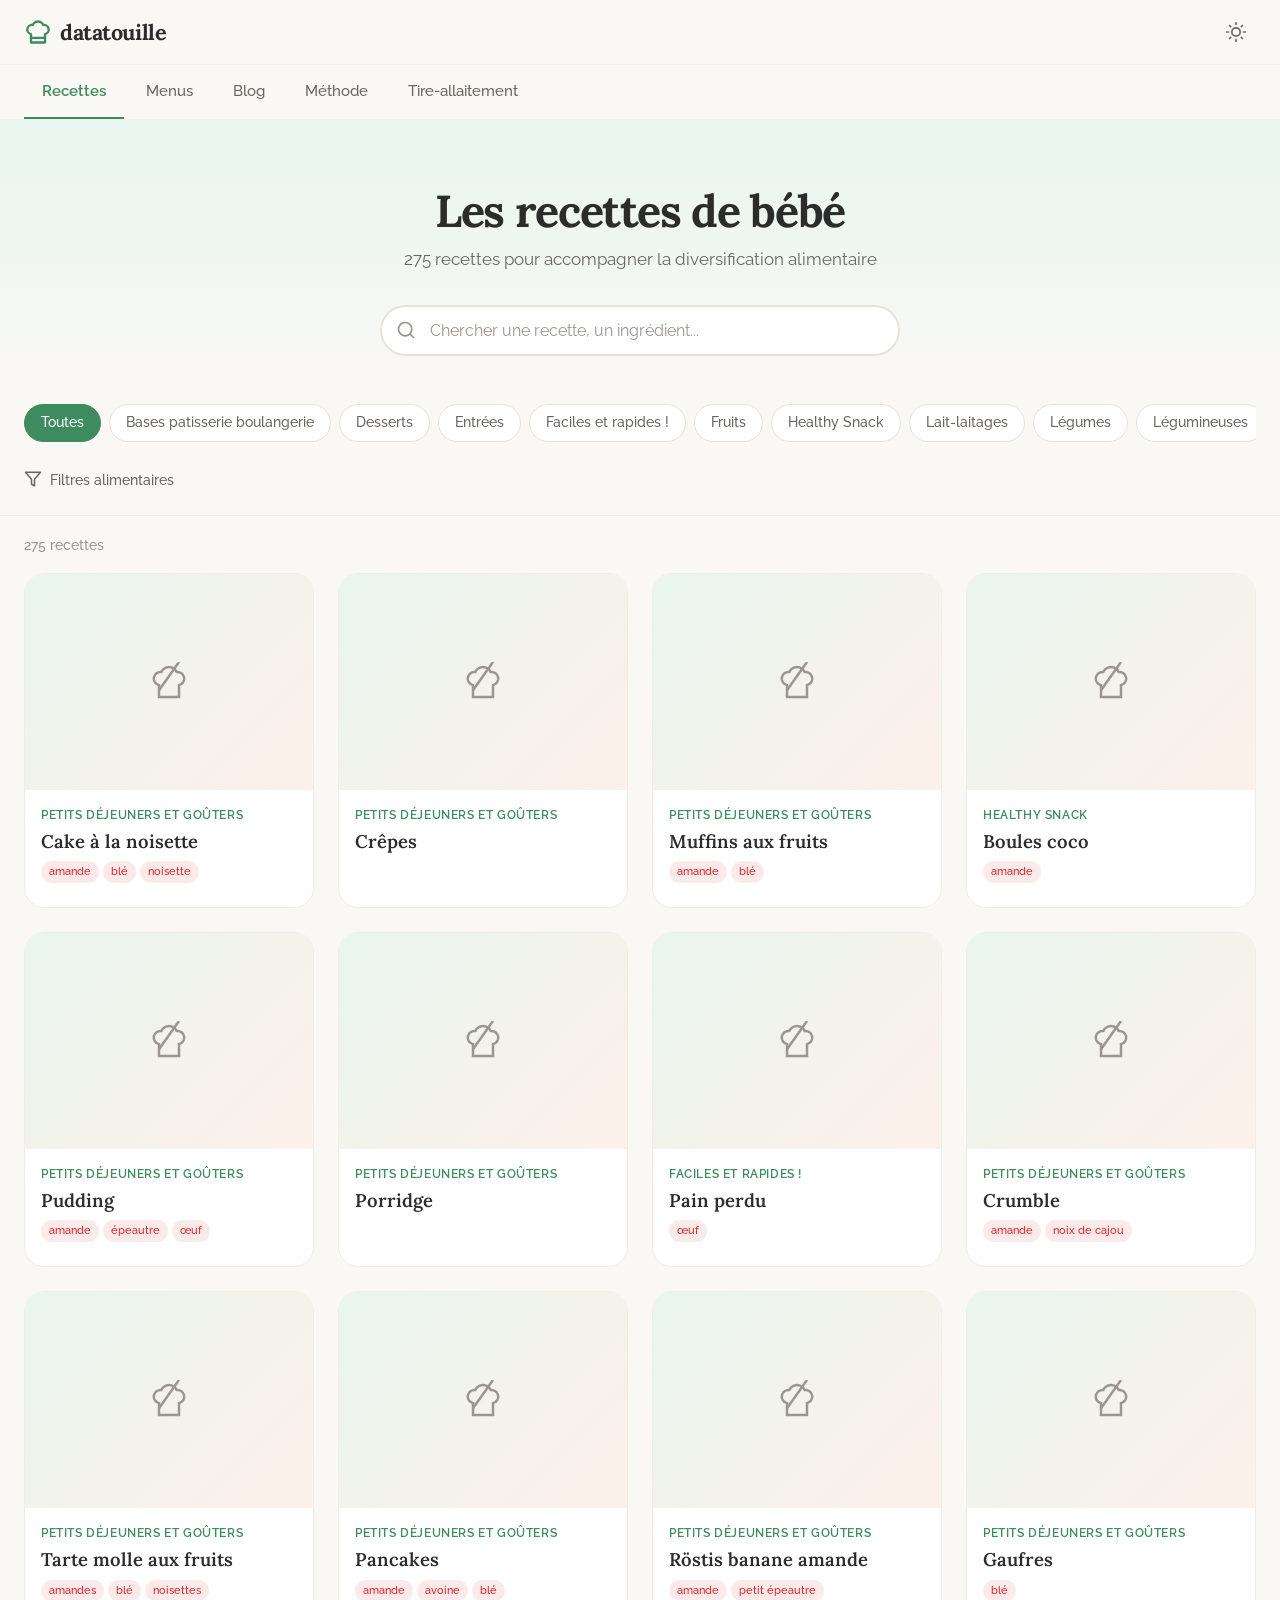
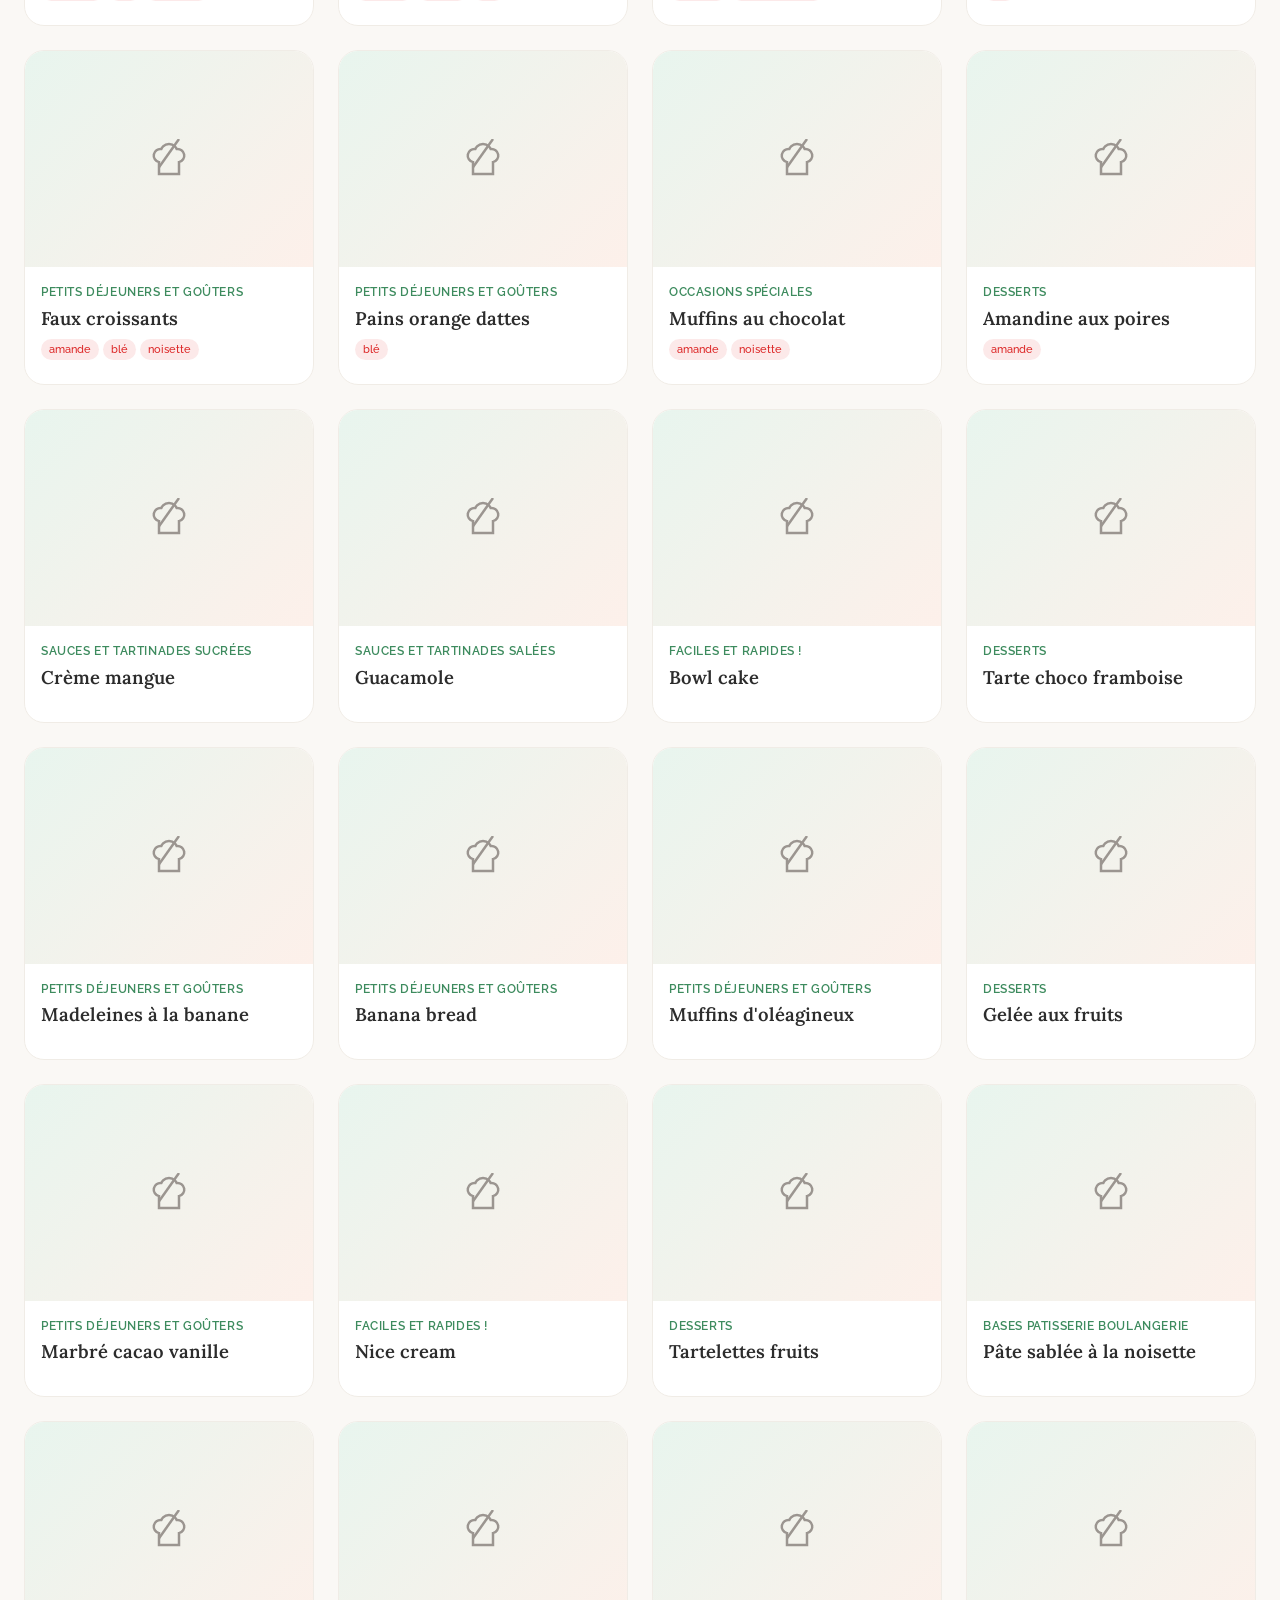
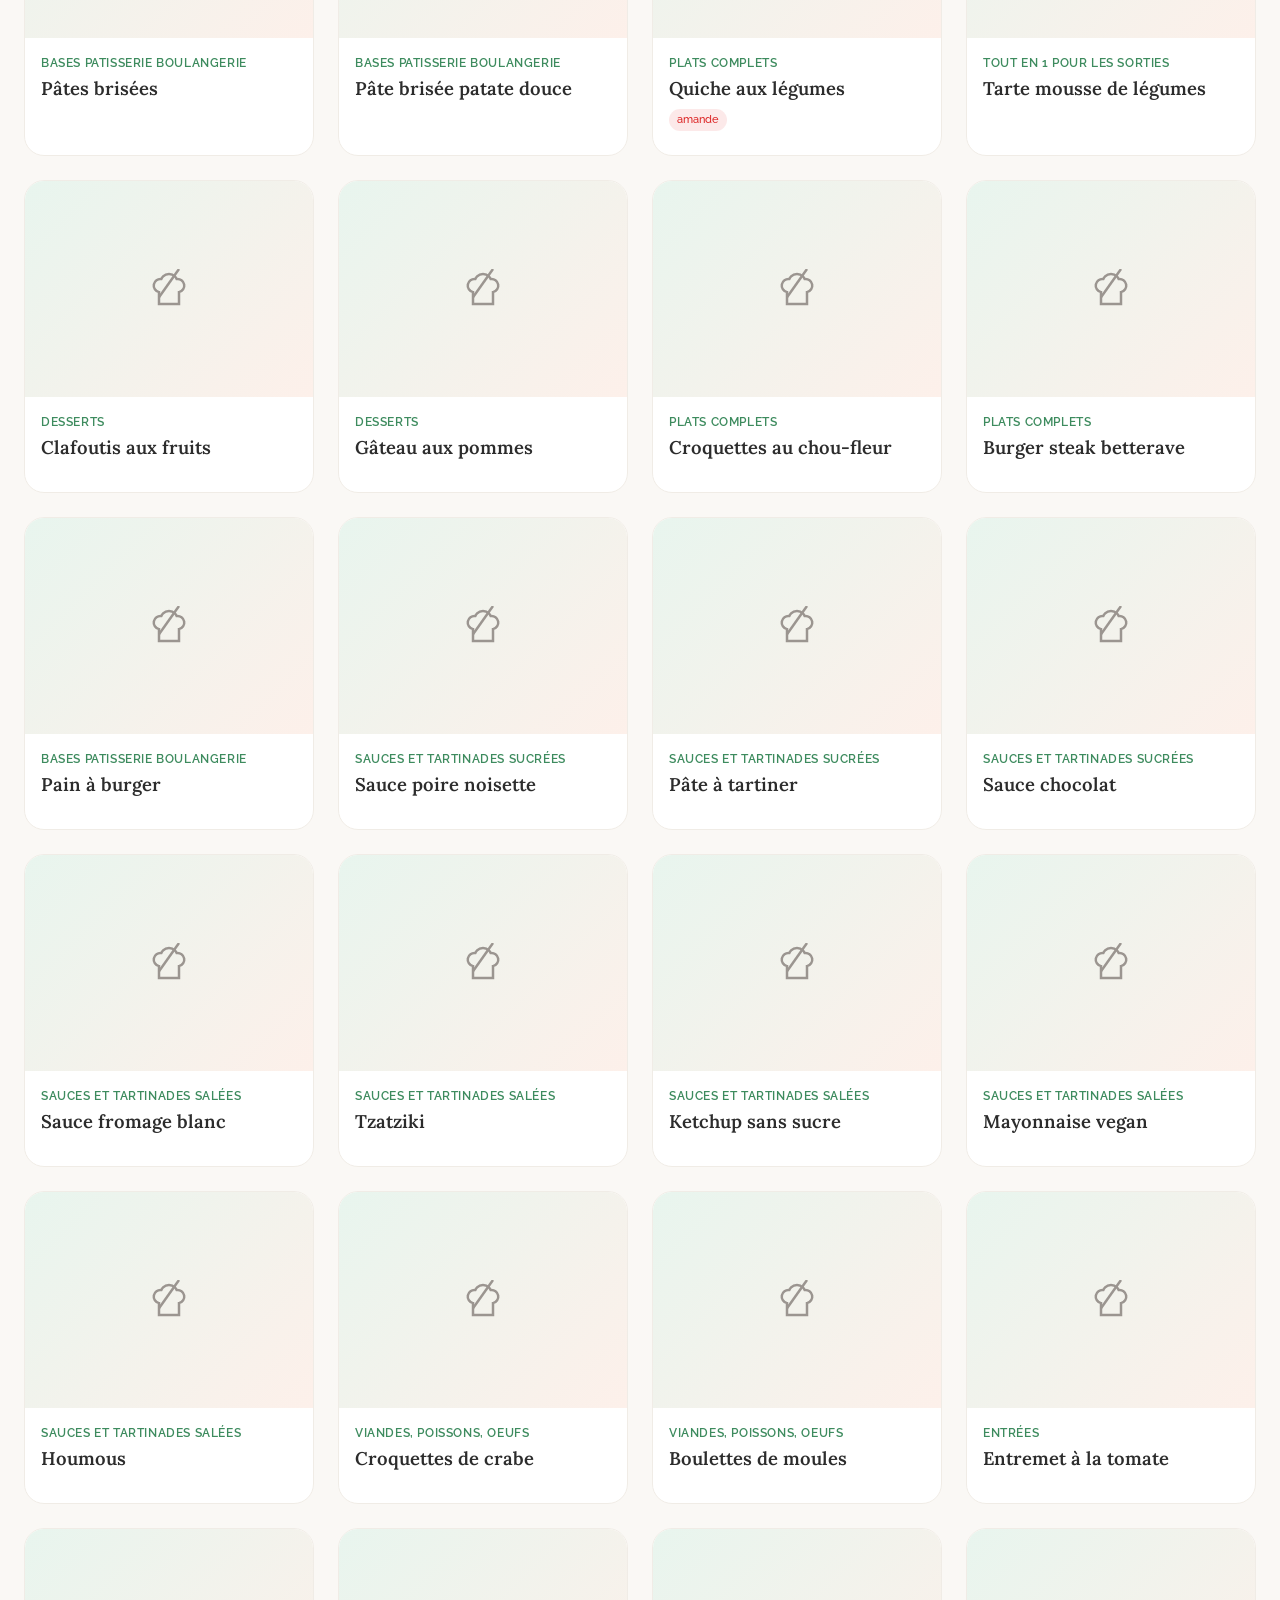
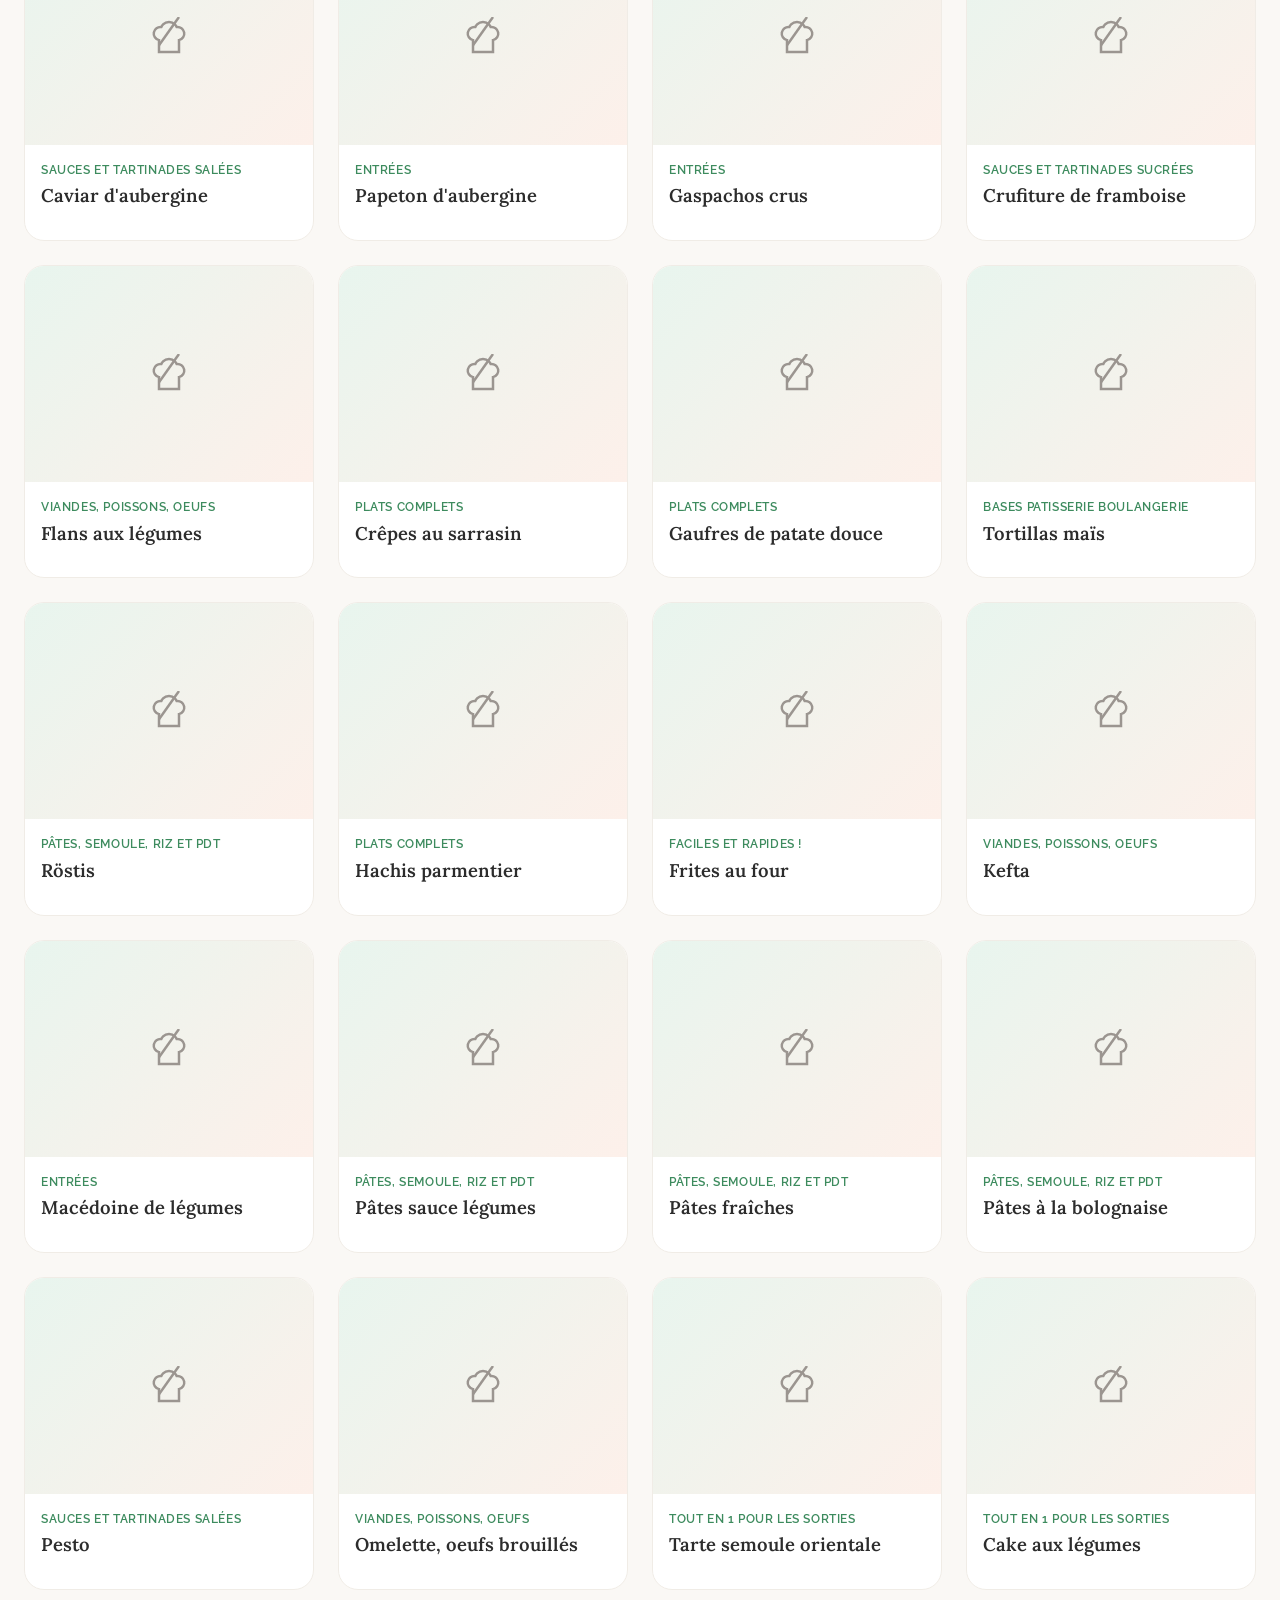
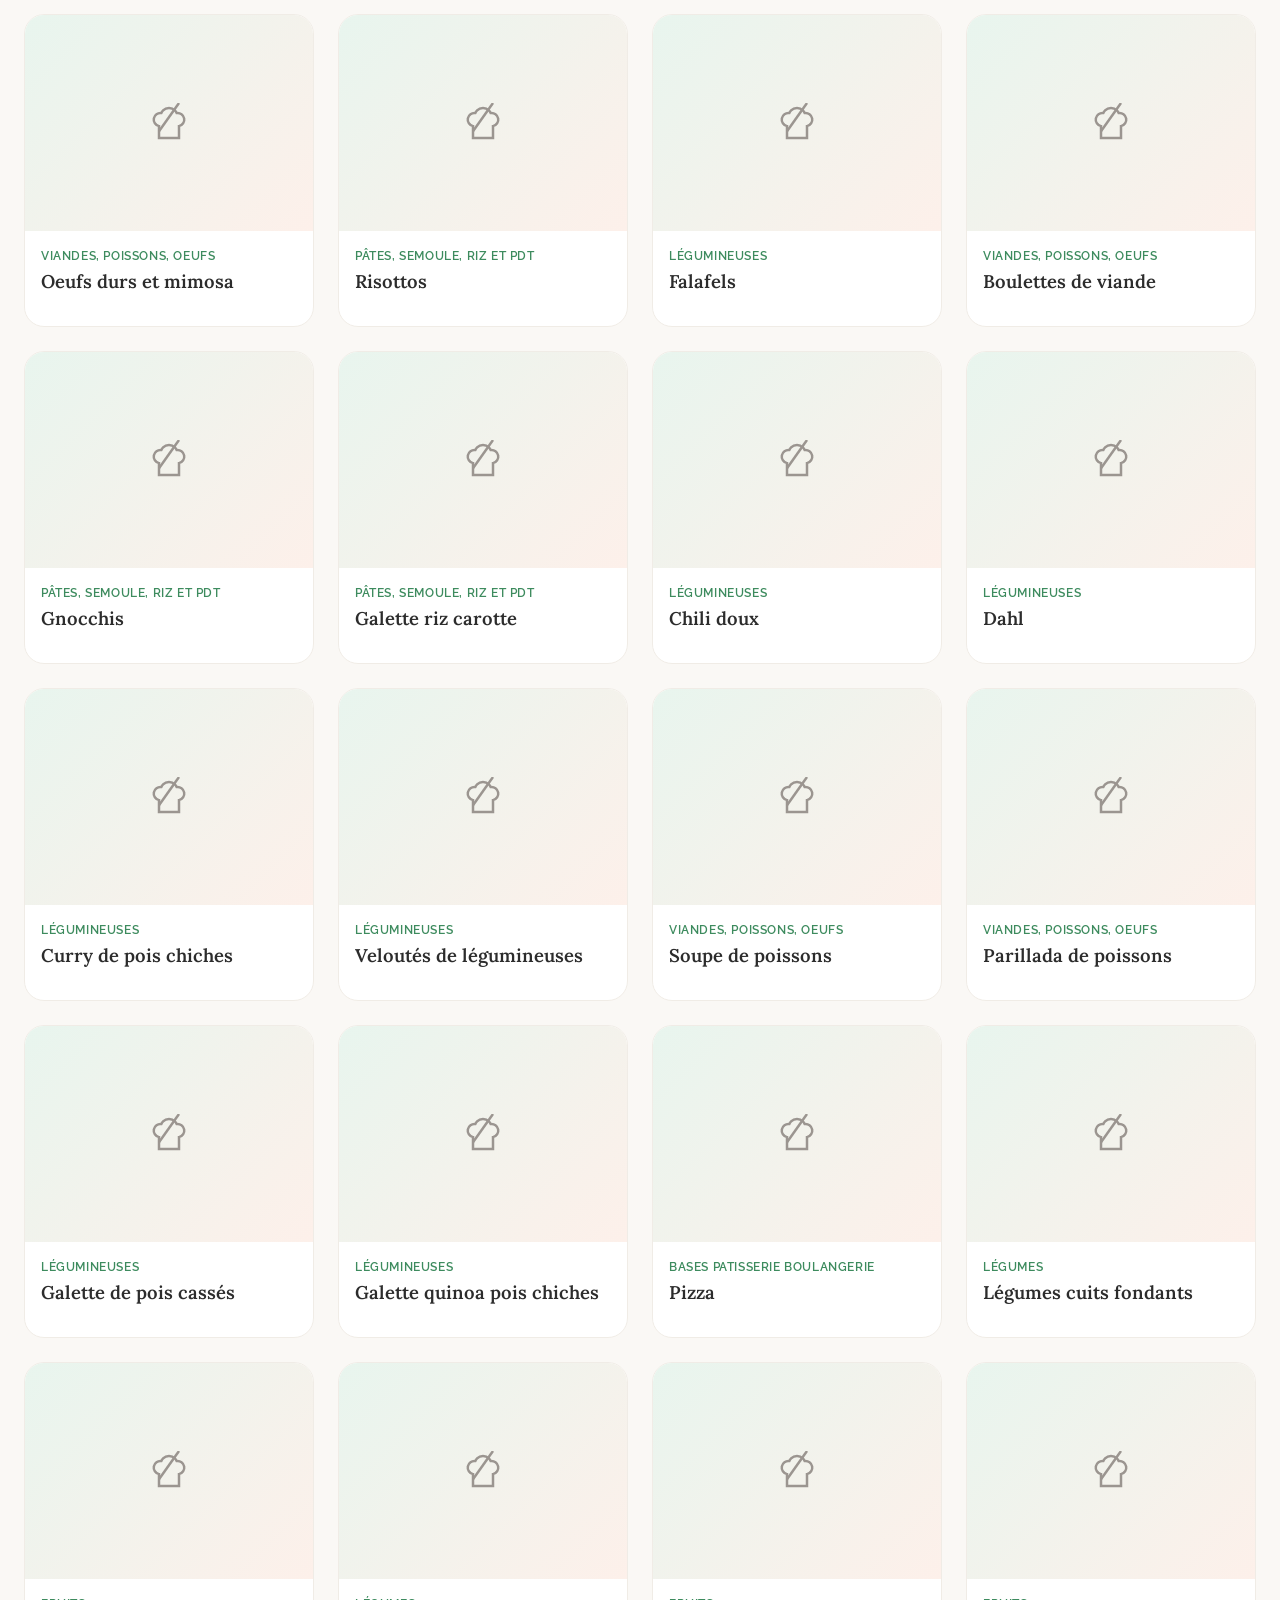
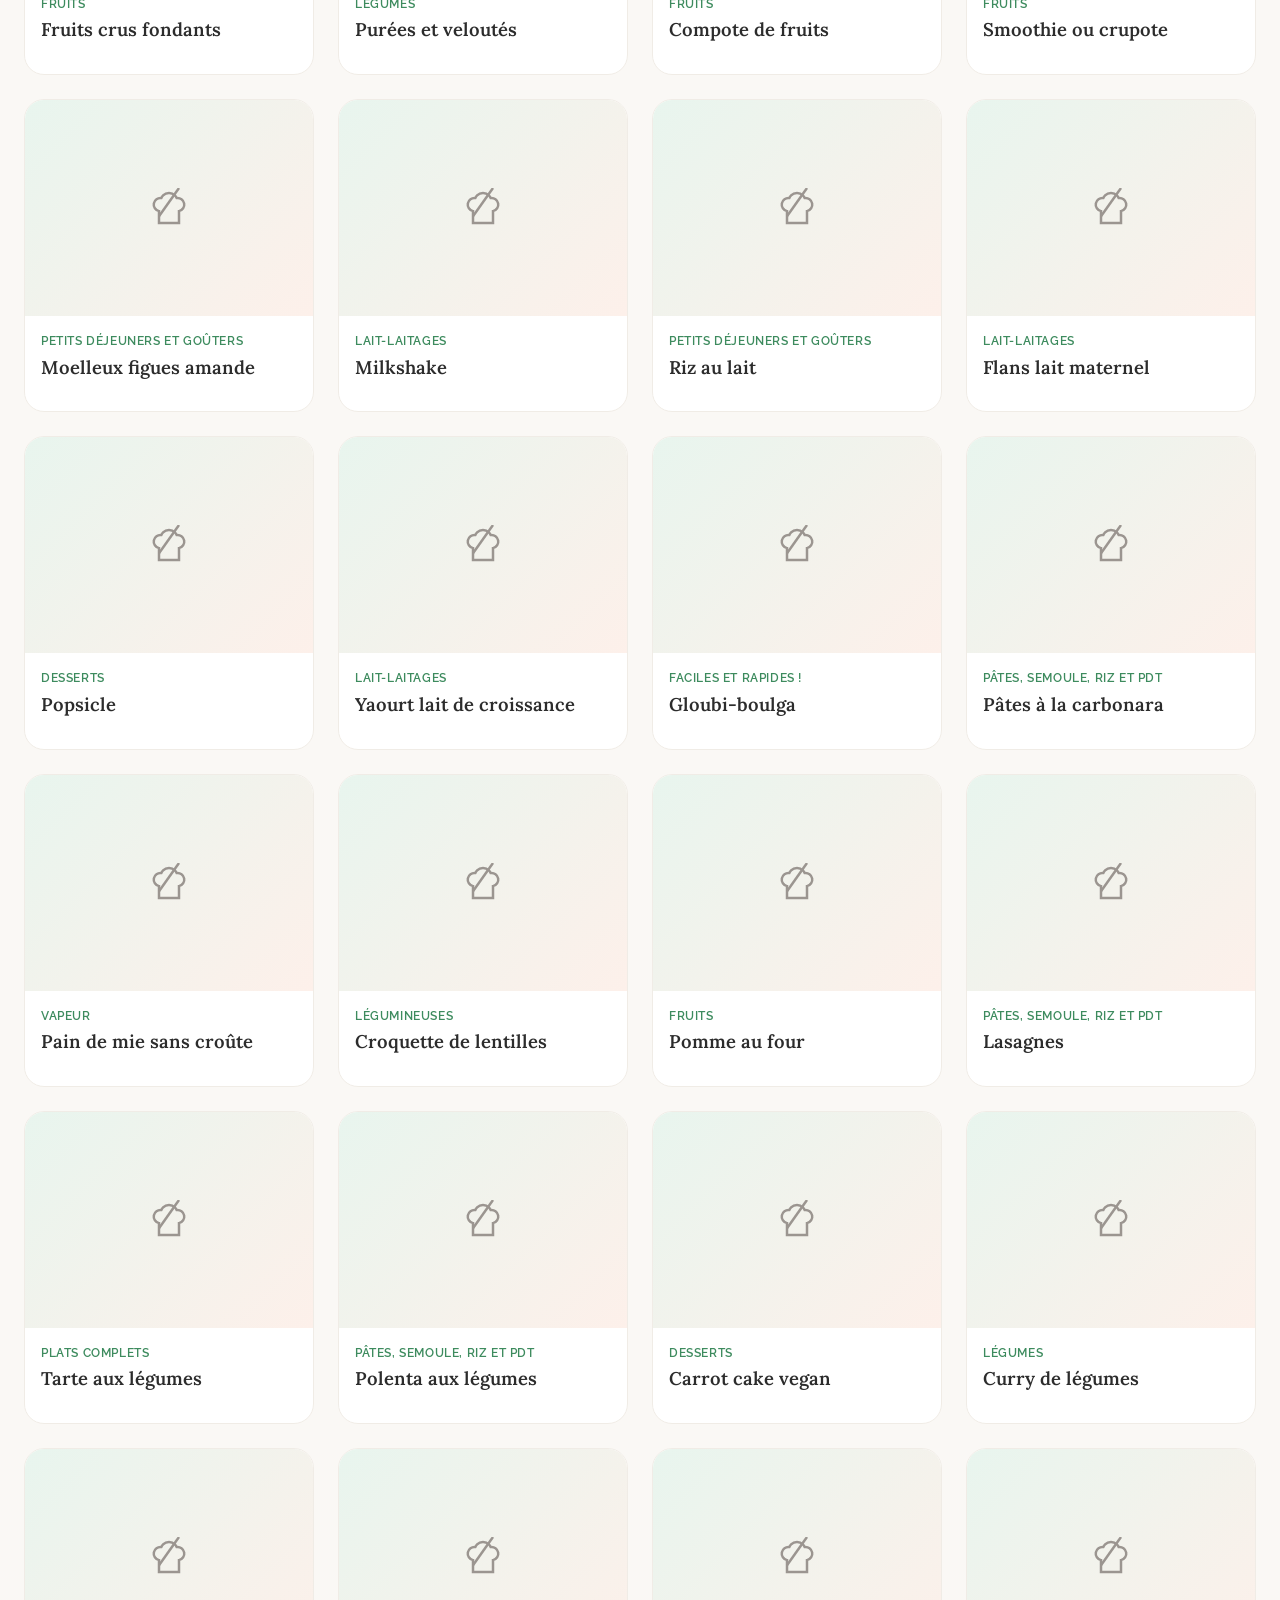
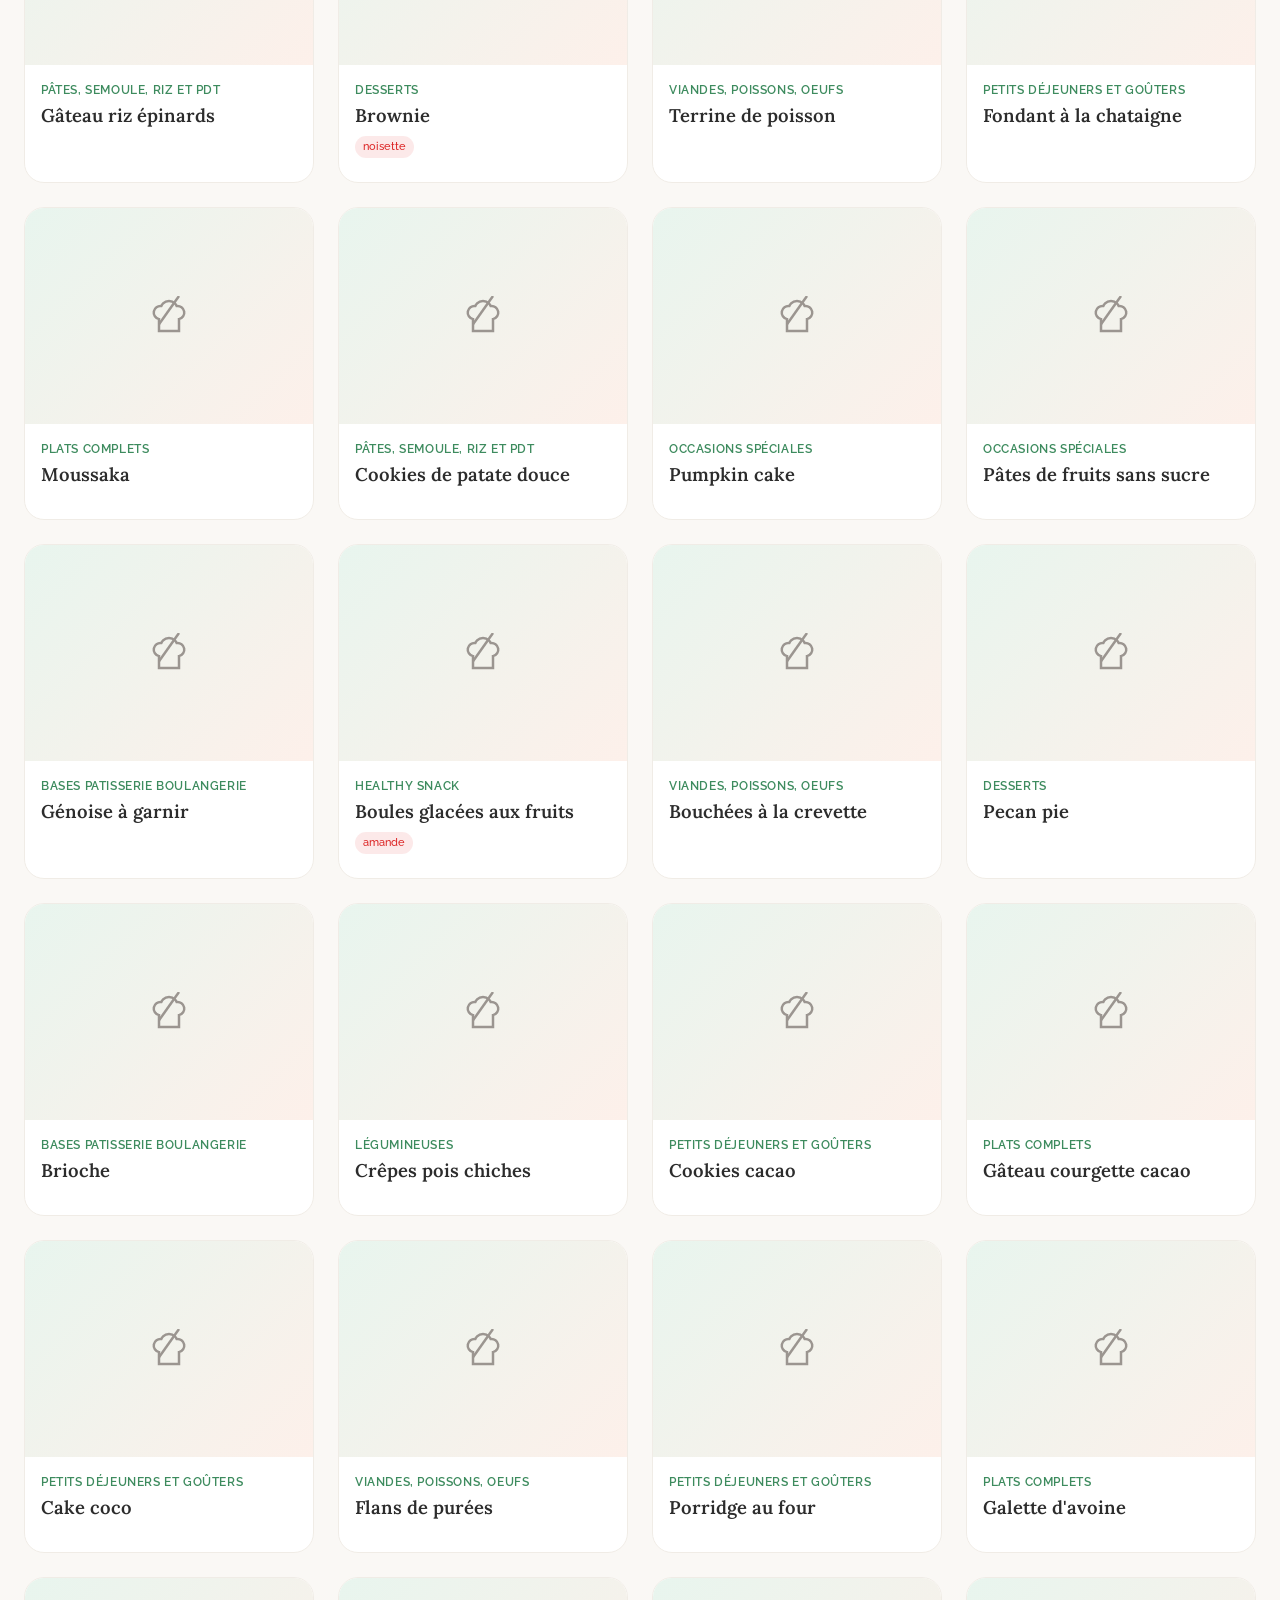
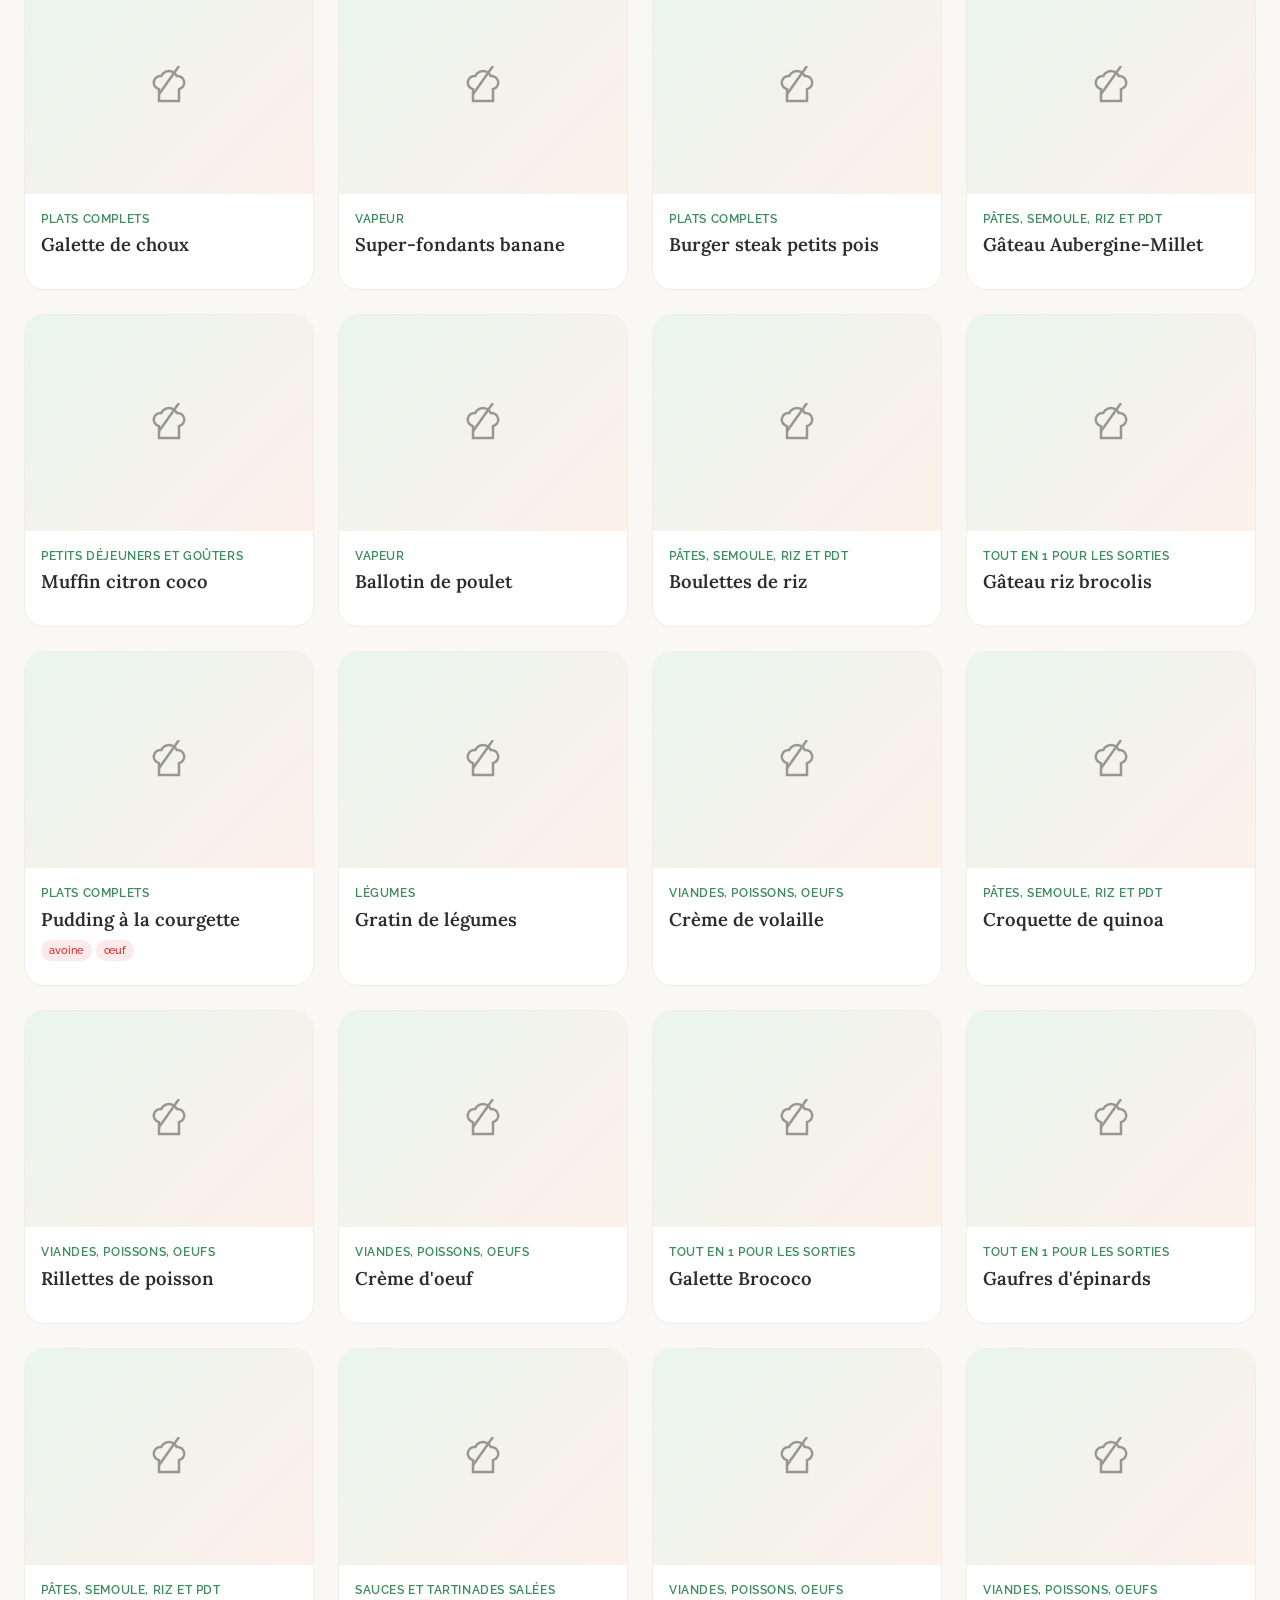
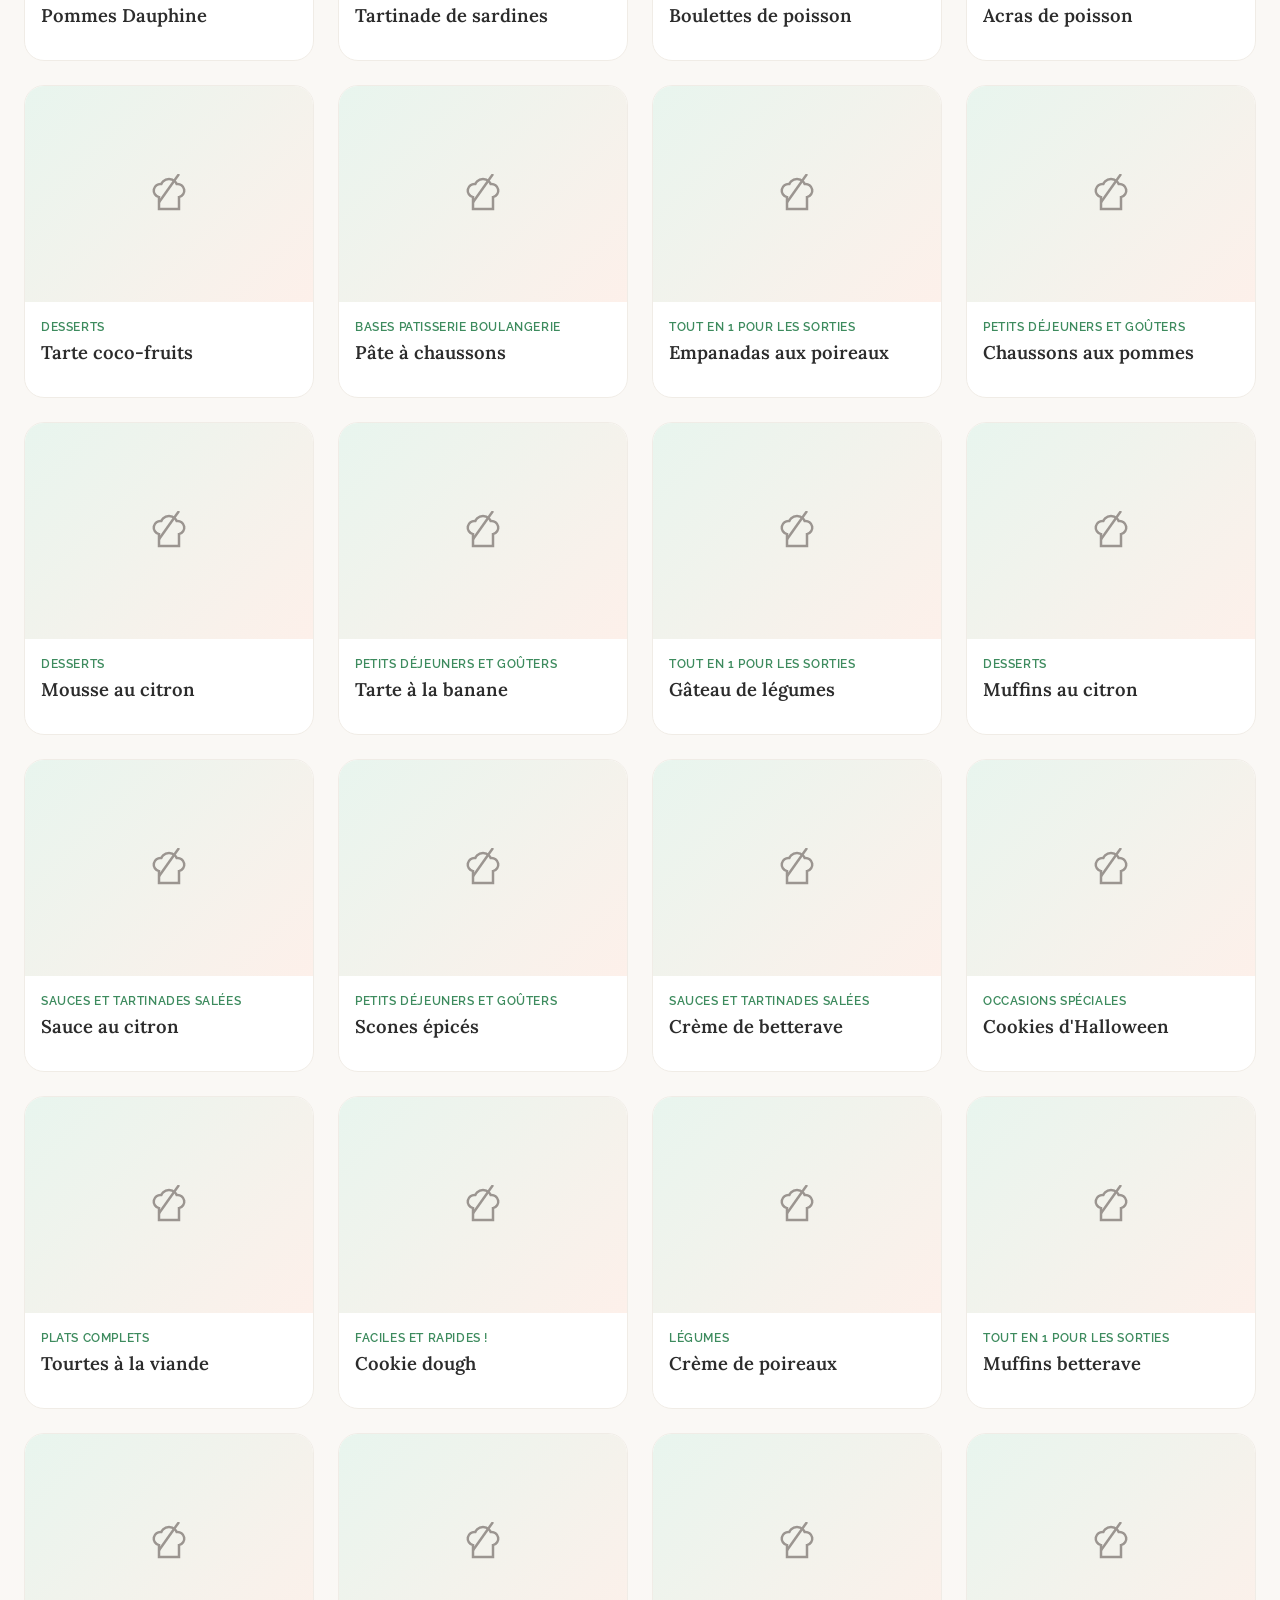
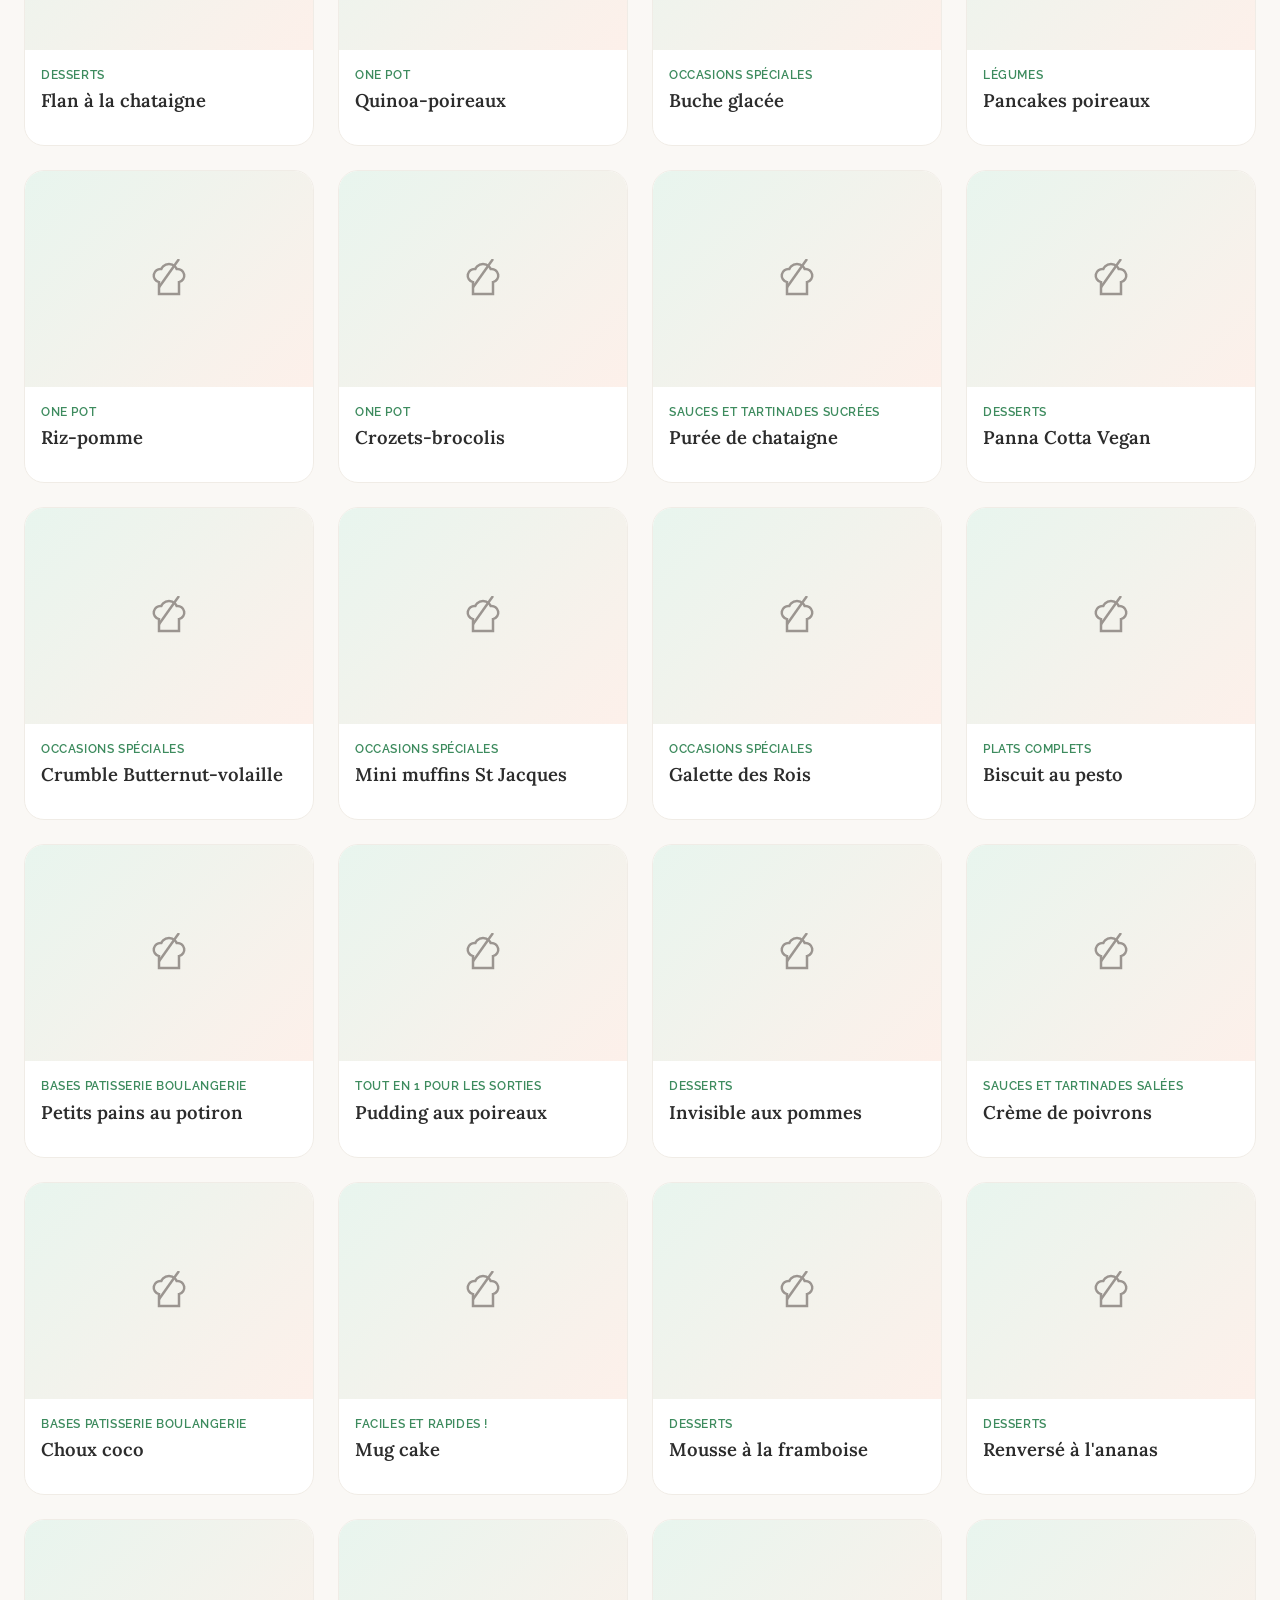
==== index.html @ 57737256 "deploy: f72db7a0ad845ffbd029a0ef794cb5b98898cc23" ====
<!DOCTYPE html>
<html lang="fr">
<head>
  <meta charset="UTF-8">
  <meta name="viewport" content="width=device-width, initial-scale=1.0">
  <title>Datatouille — Recettes bébé</title>
  <meta name="description" content="Toutes les recettes Hamstouille pour bébé, organisées et consultables.">
  <link rel="preconnect" href="https://fonts.googleapis.com">
  <link rel="preconnect" href="https://fonts.gstatic.com" crossorigin>
  <link href="https://fonts.googleapis.com/css2?family=Lora:ital,wght@0,400;0,600;0,700;1,400&family=Raleway:wght@300;400;500;600;700&display=swap" rel="stylesheet">
  <link rel="stylesheet" href="style.css">
  <!-- PWA -->
  <link rel="manifest" href="manifest.json">
  <meta name="theme-color" content="#3d8b5e">
  <!-- iOS PWA support -->
  <meta name="apple-mobile-web-app-capable" content="yes">
  <meta name="apple-mobile-web-app-status-bar-style" content="black-translucent">
  <meta name="apple-mobile-web-app-title" content="Datatouille">
  <link rel="apple-touch-icon" href="icons/icon-192.png">
  <!-- Favicon -->
  <link rel="icon" href="icons/icon.svg" type="image/svg+xml">
  <link rel="icon" href="icons/icon-192.png" type="image/png">
</head>
<body>
  <!-- Header -->
  <header class="header" id="header">
    <div class="header-inner">
      <a href="#" class="logo" aria-label="Accueil">
        <span class="logo-icon">
          <svg width="28" height="28" viewBox="0 0 24 24" fill="none" stroke="currentColor" stroke-width="2" stroke-linecap="round" stroke-linejoin="round"><path d="M6 13.87A4 4 0 0 1 7.41 6a5.11 5.11 0 0 1 1.05-1.54 5 5 0 0 1 7.08 0A5.11 5.11 0 0 1 16.59 6 4 4 0 0 1 18 13.87V21H6Z"/><line x1="6" y1="17" x2="18" y2="17"/></svg>
        </span>
        <span class="logo-text">datatouille</span>
      </a>
      <div class="header-actions">
        <button class="theme-toggle" id="themeToggle" aria-label="Changer de thème" type="button">
          <svg class="icon-sun" width="20" height="20" viewBox="0 0 24 24" fill="none" stroke="currentColor" stroke-width="2" stroke-linecap="round" stroke-linejoin="round"><circle cx="12" cy="12" r="5"/><line x1="12" y1="1" x2="12" y2="3"/><line x1="12" y1="21" x2="12" y2="23"/><line x1="4.22" y1="4.22" x2="5.64" y2="5.64"/><line x1="18.36" y1="18.36" x2="19.78" y2="19.78"/><line x1="1" y1="12" x2="3" y2="12"/><line x1="21" y1="12" x2="23" y2="12"/><line x1="4.22" y1="19.78" x2="5.64" y2="18.36"/><line x1="18.36" y1="5.64" x2="19.78" y2="4.22"/></svg>
          <svg class="icon-moon" width="20" height="20" viewBox="0 0 24 24" fill="none" stroke="currentColor" stroke-width="2" stroke-linecap="round" stroke-linejoin="round"><path d="M21 12.79A9 9 0 1 1 11.21 3 7 7 0 0 0 21 12.79z"/></svg>
        </button>
      </div>
    </div>
  </header>

  <!-- Section nav -->
  <nav class="section-nav" id="sectionNav" aria-label="Sections">
    <div class="section-nav-inner">
      <button class="section-tab active" data-section="recipes" type="button">Recettes</button>
      <button class="section-tab" data-section="menus" type="button">Menus</button>
      <button class="section-tab" data-section="blog" type="button">Blog</button>
      <button class="section-tab" data-section="method" type="button">Méthode</button>
      <button class="section-tab" data-section="tire" type="button">Tire-allaitement</button>
    </div>
  </nav>

  <!-- Hero / Search -->
  <section class="hero" id="hero">
    <div class="hero-inner">
      <h1 class="hero-title" id="heroTitle">Les recettes de bébé</h1>
      <p class="hero-subtitle" id="heroSubtitle">275 recettes pour accompagner la diversification alimentaire</p>
      <div class="search-wrapper" id="searchWrapper">
        <svg class="search-icon" width="20" height="20" viewBox="0 0 24 24" fill="none" stroke="currentColor" stroke-width="2" stroke-linecap="round" stroke-linejoin="round"><circle cx="11" cy="11" r="8"/><line x1="21" y1="21" x2="16.65" y2="16.65"/></svg>
        <input
          type="search"
          id="searchInput"
          class="search-input"
          placeholder="Chercher une recette, un ingrédient..."
          autocomplete="off"
          aria-label="Rechercher"
        >
        <button class="search-clear" id="searchClear" type="button" aria-label="Effacer la recherche" hidden>
          <svg width="18" height="18" viewBox="0 0 24 24" fill="none" stroke="currentColor" stroke-width="2" stroke-linecap="round" stroke-linejoin="round"><line x1="18" y1="6" x2="6" y2="18"/><line x1="6" y1="6" x2="18" y2="18"/></svg>
        </button>
      </div>
    </div>
  </section>

  <!-- Recipe filters (only for recipes view) -->
  <section class="filters-section" id="filters">
    <div class="filters-inner">
      <div class="filter-row">
        <div class="filter-chips" id="categoryChips" role="listbox" aria-label="Catégories">
          <button class="chip active" data-category="all" role="option" aria-selected="true">Toutes</button>
        </div>
      </div>
      <details class="dietary-filters" id="dietaryFilters">
        <summary class="dietary-toggle">
          <svg width="18" height="18" viewBox="0 0 24 24" fill="none" stroke="currentColor" stroke-width="2" stroke-linecap="round" stroke-linejoin="round"><polygon points="22 3 2 3 10 12.46 10 19 14 21 14 12.46 22 3"/></svg>
          <span>Filtres alimentaires</span>
          <span class="dietary-count" id="dietaryCount" hidden>0</span>
        </summary>
        <div class="dietary-grid" id="dietaryGrid"></div>
      </details>
    </div>
  </section>

  <!-- Blog filter chips (only for blog view) -->
  <section class="filters-section" id="blogFilters" hidden>
    <div class="filters-inner">
      <div class="filter-row">
        <div class="filter-chips" id="blogCategoryChips" role="listbox" aria-label="Catégories blog">
          <button class="chip active" data-blog-category="all" role="option" aria-selected="true">Tous</button>
        </div>
      </div>
    </div>
  </section>

  <!-- Results count -->
  <div class="results-bar" id="resultsBar">
    <div class="results-inner">
      <span id="resultsCount" class="results-count"></span>
    </div>
  </div>

  <!-- Main content area — only one section visible at a time -->
  <main class="main">
    <!-- Recipes -->
    <div class="section-view" id="view-recipes">
      <div class="recipe-grid" id="recipeGrid"></div>
      <div class="no-results" id="noResults" hidden>
        <svg width="48" height="48" viewBox="0 0 24 24" fill="none" stroke="currentColor" stroke-width="1.5" stroke-linecap="round" stroke-linejoin="round"><circle cx="11" cy="11" r="8"/><line x1="21" y1="21" x2="16.65" y2="16.65"/><line x1="8" y1="11" x2="14" y2="11"/></svg>
        <p>Aucune recette trouvée</p>
        <button class="btn-reset" id="resetFilters" type="button">Réinitialiser les filtres</button>
      </div>
    </div>

    <!-- Menus -->
    <div class="section-view" id="view-menus" hidden>
      <div class="menu-grid" id="menuGrid"></div>
    </div>

    <!-- Blog -->
    <div class="section-view" id="view-blog" hidden>
      <div class="recipe-grid" id="blogGrid"></div>
    </div>

    <!-- Méthode de diversification -->
    <div class="section-view doc-view" id="view-method" hidden>
      <aside class="doc-toc" id="methodToc"></aside>
      <article class="doc-body" id="methodBody"></article>
    </div>

    <!-- Tire-allaitement -->
    <div class="section-view doc-view" id="view-tire" hidden>
      <aside class="doc-toc" id="tireToc"></aside>
      <article class="doc-body" id="tireBody"></article>
    </div>
  </main>

  <!-- Detail Overlay (recipes / blog / menus) -->
  <div class="overlay" id="overlay" hidden>
    <div class="overlay-backdrop" id="overlayBackdrop"></div>
    <article class="recipe-detail" id="recipeDetail" role="dialog" aria-modal="true" aria-label="Détail">
      <button class="detail-close" id="detailClose" type="button" aria-label="Fermer">
        <svg width="24" height="24" viewBox="0 0 24 24" fill="none" stroke="currentColor" stroke-width="2" stroke-linecap="round" stroke-linejoin="round"><line x1="18" y1="6" x2="6" y2="18"/><line x1="6" y1="6" x2="18" y2="18"/></svg>
      </button>
      <div class="detail-content" id="detailContent"></div>
    </article>
  </div>

  <!-- Footer -->
  <footer class="footer">
    <p>Données issues de <strong>Hamstouille</strong> — app personnelle</p>
    <p style="margin-top:8px"><a href="standalone.html" style="color:var(--c-primary);font-weight:500">Version iPad (hors-ligne)</a></p>
  </footer>

  <script type="module" src="app.js"></script>
</body>
</html>
---- style.css ----
/* ============================================
   Datatouille — Design Tokens & Base
   ============================================ */

:root {
  /* Colors — Warm organic palette */
  --c-primary: #3d8b5e;
  --c-primary-light: #e8f5ee;
  --c-primary-dark: #2d6a46;
  --c-accent: #e07a4a;
  --c-accent-light: #fdf0ea;

  --c-bg: #faf8f5;
  --c-surface: #ffffff;
  --c-surface-hover: #f7f4f0;
  --c-text: #2c2c2c;
  --c-text-secondary: #6b6560;
  --c-text-muted: #9b9590;
  --c-border: #e8e2d9;
  --c-border-light: #f0ece6;

  --c-tag-freeze: #3b82f6;
  --c-tag-vegan: #16a34a;
  --c-tag-vegetarian: #65a30d;
  --c-tag-allergen: #dc2626;

  /* Typography */
  --f-heading: 'Lora', Georgia, 'Times New Roman', serif;
  --f-body: 'Raleway', 'Segoe UI', system-ui, sans-serif;

  /* Spacing */
  --space-xs: 4px;
  --space-sm: 8px;
  --space-md: 16px;
  --space-lg: 24px;
  --space-xl: 32px;
  --space-2xl: 48px;
  --space-3xl: 64px;

  /* Radius */
  --r-sm: 6px;
  --r-md: 12px;
  --r-lg: 20px;
  --r-full: 9999px;

  /* Shadows */
  --shadow-sm: 0 1px 3px rgba(0,0,0,0.06), 0 1px 2px rgba(0,0,0,0.04);
  --shadow-md: 0 4px 12px rgba(0,0,0,0.07), 0 2px 4px rgba(0,0,0,0.04);
  --shadow-lg: 0 12px 40px rgba(0,0,0,0.1), 0 4px 12px rgba(0,0,0,0.05);

  /* Transitions */
  --ease-out: cubic-bezier(0.22, 1, 0.36, 1);
  --duration-fast: 150ms;
  --duration-normal: 250ms;
  --duration-slow: 400ms;

  /* Layout */
  --max-width: 1280px;
  --header-height: 64px;
}

/* Dark mode */
[data-theme="dark"] {
  --c-bg: #1a1a1e;
  --c-surface: #242428;
  --c-surface-hover: #2e2e33;
  --c-text: #eae8e4;
  --c-text-secondary: #a09a94;
  --c-text-muted: #6b6560;
  --c-border: #333338;
  --c-border-light: #2a2a2f;
  --c-primary-light: #1a2f22;
  --c-accent-light: #2f2218;
  --shadow-sm: 0 1px 3px rgba(0,0,0,0.2);
  --shadow-md: 0 4px 12px rgba(0,0,0,0.25);
  --shadow-lg: 0 12px 40px rgba(0,0,0,0.4);
}

/* ============================================
   Reset & Base
   ============================================ */

*, *::before, *::after {
  box-sizing: border-box;
  margin: 0;
  padding: 0;
}

/* Respect the `hidden` attribute even when our own display rules
   (grid/flex) would otherwise override the UA default. */
[hidden] { display: none !important; }

html {
  scroll-behavior: smooth;
  -webkit-text-size-adjust: 100%;
}

body {
  font-family: var(--f-body);
  font-size: 16px;
  line-height: 1.6;
  color: var(--c-text);
  background: var(--c-bg);
  min-height: 100dvh;
  -webkit-font-smoothing: antialiased;
  transition: background-color var(--duration-normal) var(--ease-out),
              color var(--duration-normal) var(--ease-out);
}

img {
  max-width: 100%;
  height: auto;
  display: block;
}

button {
  font: inherit;
  cursor: pointer;
  border: none;
  background: none;
  color: inherit;
}

a {
  color: var(--c-primary);
  text-decoration: none;
}

/* ============================================
   Header
   ============================================ */

.header {
  position: sticky;
  top: 0;
  z-index: 100;
  background: var(--c-bg);
  border-bottom: 1px solid var(--c-border-light);
  backdrop-filter: blur(12px);
  background: color-mix(in srgb, var(--c-bg) 85%, transparent);
}

.header-inner {
  max-width: var(--max-width);
  margin: 0 auto;
  padding: 0 var(--space-lg);
  height: var(--header-height);
  display: flex;
  align-items: center;
  justify-content: space-between;
}

.logo {
  display: flex;
  align-items: center;
  gap: var(--space-sm);
  color: var(--c-text);
  transition: opacity var(--duration-fast);
}

.logo:hover { opacity: 0.7; }

.logo-icon {
  color: var(--c-primary);
  display: flex;
}

.logo-text {
  font-family: var(--f-heading);
  font-size: 1.35rem;
  font-weight: 700;
  letter-spacing: -0.02em;
}

.theme-toggle {
  width: 40px;
  height: 40px;
  border-radius: var(--r-full);
  display: flex;
  align-items: center;
  justify-content: center;
  transition: background var(--duration-fast);
  color: var(--c-text-secondary);
}

.theme-toggle:hover {
  background: var(--c-surface-hover);
}

.icon-moon { display: none; }
[data-theme="dark"] .icon-sun { display: none; }
[data-theme="dark"] .icon-moon { display: block; }

/* ============================================
   Hero / Search
   ============================================ */

.hero {
  padding: var(--space-3xl) var(--space-lg) var(--space-xl);
  text-align: center;
  background: linear-gradient(180deg, var(--c-primary-light) 0%, var(--c-bg) 100%);
}

.hero-inner {
  max-width: 640px;
  margin: 0 auto;
}

.hero-title {
  font-family: var(--f-heading);
  font-size: clamp(1.8rem, 4vw, 2.8rem);
  font-weight: 700;
  letter-spacing: -0.03em;
  line-height: 1.2;
  color: var(--c-text);
  margin-bottom: var(--space-sm);
}

.hero-subtitle {
  font-size: 1.05rem;
  color: var(--c-text-secondary);
  font-weight: 400;
  margin-bottom: var(--space-xl);
}

.search-wrapper {
  position: relative;
  max-width: 520px;
  margin: 0 auto;
}

.search-icon {
  position: absolute;
  left: var(--space-md);
  top: 50%;
  transform: translateY(-50%);
  color: var(--c-text-muted);
  pointer-events: none;
}

.search-input {
  width: 100%;
  padding: 14px 48px 14px 48px;
  font-family: var(--f-body);
  font-size: 1rem;
  border: 2px solid var(--c-border);
  border-radius: var(--r-full);
  background: var(--c-surface);
  color: var(--c-text);
  outline: none;
  transition: border-color var(--duration-fast), box-shadow var(--duration-fast);
}

.search-input::placeholder {
  color: var(--c-text-muted);
}

.search-input:focus {
  border-color: var(--c-primary);
  box-shadow: 0 0 0 3px color-mix(in srgb, var(--c-primary) 15%, transparent);
}

.search-clear {
  position: absolute;
  right: var(--space-sm);
  top: 50%;
  transform: translateY(-50%);
  width: 36px;
  height: 36px;
  border-radius: var(--r-full);
  display: flex;
  align-items: center;
  justify-content: center;
  color: var(--c-text-muted);
  transition: background var(--duration-fast), color var(--duration-fast);
}

.search-clear:hover {
  background: var(--c-surface-hover);
  color: var(--c-text);
}

/* ============================================
   Filters
   ============================================ */

.filters-section {
  position: sticky;
  top: var(--header-height);
  z-index: 90;
  background: var(--c-bg);
  border-bottom: 1px solid var(--c-border-light);
  transition: background-color var(--duration-normal) var(--ease-out);
}

.filters-inner {
  max-width: var(--max-width);
  margin: 0 auto;
  padding: var(--space-md) var(--space-lg);
}

.filter-row {
  overflow-x: auto;
  scrollbar-width: none;
  -webkit-overflow-scrolling: touch;
}

.filter-row::-webkit-scrollbar { display: none; }

.filter-chips {
  display: flex;
  gap: var(--space-sm);
  padding-bottom: 2px;
}

.chip {
  flex-shrink: 0;
  padding: 7px 16px;
  border-radius: var(--r-full);
  font-size: 0.85rem;
  font-weight: 500;
  border: 1.5px solid var(--c-border);
  background: var(--c-surface);
  color: var(--c-text-secondary);
  transition: all var(--duration-fast) var(--ease-out);
  white-space: nowrap;
}

.chip:hover {
  border-color: var(--c-primary);
  color: var(--c-primary);
}

.chip.active {
  background: var(--c-primary);
  border-color: var(--c-primary);
  color: #ffffff;
}

/* Dietary filters */
.dietary-filters {
  margin-top: var(--space-md);
}

.dietary-toggle {
  display: flex;
  align-items: center;
  gap: var(--space-sm);
  font-size: 0.9rem;
  font-weight: 500;
  color: var(--c-text-secondary);
  cursor: pointer;
  user-select: none;
  list-style: none;
  padding: var(--space-sm) 0;
}

.dietary-toggle::-webkit-details-marker { display: none; }

.dietary-toggle svg {
  transition: transform var(--duration-fast) var(--ease-out);
}

.dietary-filters[open] .dietary-toggle svg {
  transform: rotate(180deg);
}

.dietary-count {
  background: var(--c-accent);
  color: #fff;
  font-size: 0.75rem;
  font-weight: 600;
  padding: 2px 8px;
  border-radius: var(--r-full);
  min-width: 22px;
  text-align: center;
}

.dietary-grid {
  display: flex;
  flex-wrap: wrap;
  gap: var(--space-sm);
  padding: var(--space-md) 0 var(--space-sm);
  animation: slideDown var(--duration-normal) var(--ease-out);
}

@keyframes slideDown {
  from { opacity: 0; transform: translateY(-8px); }
  to { opacity: 1; transform: translateY(0); }
}

.dietary-chip {
  padding: 6px 14px;
  border-radius: var(--r-full);
  font-size: 0.8rem;
  font-weight: 500;
  border: 1.5px solid var(--c-border);
  background: var(--c-surface);
  color: var(--c-text-secondary);
  transition: all var(--duration-fast) var(--ease-out);
  white-space: nowrap;
}

.dietary-chip:hover {
  border-color: var(--c-accent);
  color: var(--c-accent);
}

.dietary-chip.active {
  background: var(--c-accent);
  border-color: var(--c-accent);
  color: #ffffff;
}

/* ============================================
   Results Bar
   ============================================ */

.results-bar {
  background: var(--c-bg);
  transition: background-color var(--duration-normal) var(--ease-out);
}

.results-inner {
  max-width: var(--max-width);
  margin: 0 auto;
  padding: var(--space-md) var(--space-lg) 0;
}

.results-count {
  font-size: 0.85rem;
  color: var(--c-text-muted);
  font-weight: 500;
}

/* ============================================
   Recipe Grid
   ============================================ */

.main {
  max-width: var(--max-width);
  margin: 0 auto;
  padding: var(--space-md) var(--space-lg) var(--space-3xl);
  min-height: 50vh;
}

.recipe-grid {
  display: grid;
  grid-template-columns: repeat(auto-fill, minmax(280px, 1fr));
  gap: var(--space-lg);
}

/* Recipe Card */
.recipe-card {
  background: var(--c-surface);
  border-radius: var(--r-lg);
  overflow: hidden;
  border: 1px solid var(--c-border-light);
  transition: transform var(--duration-normal) var(--ease-out),
              box-shadow var(--duration-normal) var(--ease-out);
  cursor: pointer;
  position: relative;
}

.recipe-card:hover {
  transform: translateY(-4px);
  box-shadow: var(--shadow-lg);
}

.recipe-card:active {
  transform: translateY(-2px);
}

.card-image-wrapper {
  position: relative;
  aspect-ratio: 4 / 3;
  overflow: hidden;
  background: var(--c-border-light);
}

.card-image {
  width: 100%;
  height: 100%;
  object-fit: cover;
  transition: transform var(--duration-slow) var(--ease-out);
}

.recipe-card:hover .card-image {
  transform: scale(1.05);
}

.card-image-placeholder {
  width: 100%;
  height: 100%;
  display: flex;
  align-items: center;
  justify-content: center;
  background: linear-gradient(135deg, var(--c-primary-light), var(--c-accent-light));
  color: var(--c-text-muted);
}

.card-badges {
  position: absolute;
  top: var(--space-sm);
  left: var(--space-sm);
  display: flex;
  gap: var(--space-xs);
  flex-wrap: wrap;
  max-width: calc(100% - 16px);
}

.badge {
  padding: 3px 10px;
  border-radius: var(--r-full);
  font-size: 0.7rem;
  font-weight: 600;
  text-transform: uppercase;
  letter-spacing: 0.03em;
  backdrop-filter: blur(8px);
}

.badge-freeze {
  background: color-mix(in srgb, var(--c-tag-freeze) 85%, transparent);
  color: #ffffff;
}

.badge-vegan {
  background: color-mix(in srgb, var(--c-tag-vegan) 85%, transparent);
  color: #ffffff;
}

.badge-vegetarian {
  background: color-mix(in srgb, var(--c-tag-vegetarian) 85%, transparent);
  color: #ffffff;
}

.card-body {
  padding: var(--space-md) var(--space-md) var(--space-lg);
}

.card-category {
  font-size: 0.75rem;
  font-weight: 600;
  text-transform: uppercase;
  letter-spacing: 0.05em;
  color: var(--c-primary);
  margin-bottom: var(--space-xs);
}

.card-title {
  font-family: var(--f-heading);
  font-size: 1.15rem;
  font-weight: 600;
  line-height: 1.3;
  color: var(--c-text);
  margin-bottom: var(--space-sm);
}

.card-tags {
  display: flex;
  flex-wrap: wrap;
  gap: 4px;
}

.card-tag {
  font-size: 0.7rem;
  padding: 2px 8px;
  border-radius: var(--r-full);
  background: var(--c-primary-light);
  color: var(--c-primary-dark);
  font-weight: 500;
}

.card-tag-allergen {
  background: color-mix(in srgb, var(--c-tag-allergen) 10%, transparent);
  color: var(--c-tag-allergen);
}

/* Card entrance animation */
.recipe-card {
  animation: cardIn var(--duration-normal) var(--ease-out) both;
}

@keyframes cardIn {
  from { opacity: 0; transform: translateY(12px); }
  to { opacity: 1; transform: translateY(0); }
}

/* ============================================
   No Results
   ============================================ */

.no-results {
  text-align: center;
  padding: var(--space-3xl) var(--space-lg);
  color: var(--c-text-muted);
}

.no-results svg {
  margin-bottom: var(--space-md);
}

.no-results p {
  font-size: 1.1rem;
  margin-bottom: var(--space-lg);
}

.btn-reset {
  padding: 10px 24px;
  border-radius: var(--r-full);
  background: var(--c-primary);
  color: #ffffff;
  font-weight: 600;
  font-size: 0.9rem;
  transition: background var(--duration-fast);
}

.btn-reset:hover {
  background: var(--c-primary-dark);
}

/* ============================================
   Recipe Detail Overlay
   ============================================ */

.overlay {
  position: fixed;
  inset: 0;
  z-index: 200;
  display: flex;
  justify-content: center;
  overflow-y: auto;
}

.overlay[hidden] {
  display: none;
}

.overlay-backdrop {
  position: fixed;
  inset: 0;
  background: rgba(0, 0, 0, 0.5);
  backdrop-filter: blur(4px);
  animation: fadeIn var(--duration-fast) var(--ease-out);
}

@keyframes fadeIn {
  from { opacity: 0; }
  to { opacity: 1; }
}

.recipe-detail {
  position: relative;
  width: 100%;
  max-width: 800px;
  margin: var(--space-xl) var(--space-md);
  background: var(--c-surface);
  border-radius: var(--r-lg);
  overflow: hidden;
  animation: slideUp var(--duration-normal) var(--ease-out);
  align-self: flex-start;
}

@keyframes slideUp {
  from { opacity: 0; transform: translateY(24px); }
  to { opacity: 1; transform: translateY(0); }
}

.detail-close {
  position: absolute;
  top: var(--space-md);
  right: var(--space-md);
  width: 44px;
  height: 44px;
  border-radius: var(--r-full);
  background: rgba(255, 255, 255, 0.9);
  backdrop-filter: blur(8px);
  display: flex;
  align-items: center;
  justify-content: center;
  z-index: 10;
  color: var(--c-text);
  transition: transform var(--duration-fast), background var(--duration-fast);
  box-shadow: var(--shadow-sm);
}

.detail-close:hover {
  transform: scale(1.1);
  background: #ffffff;
}

[data-theme="dark"] .detail-close {
  background: rgba(40, 40, 45, 0.9);
  color: var(--c-text);
}

.detail-hero {
  aspect-ratio: 16 / 9;
  overflow: hidden;
  background: var(--c-border-light);
}

.detail-hero img {
  width: 100%;
  height: 100%;
  object-fit: cover;
}

.detail-hero-placeholder {
  width: 100%;
  height: 100%;
  display: flex;
  align-items: center;
  justify-content: center;
  background: linear-gradient(135deg, var(--c-primary-light), var(--c-accent-light));
  font-size: 3rem;
  color: var(--c-text-muted);
}

.detail-body {
  padding: var(--space-xl) var(--space-xl) var(--space-2xl);
}

.detail-category {
  font-size: 0.8rem;
  font-weight: 600;
  text-transform: uppercase;
  letter-spacing: 0.05em;
  color: var(--c-primary);
  margin-bottom: var(--space-xs);
}

.detail-title {
  font-family: var(--f-heading);
  font-size: clamp(1.5rem, 3vw, 2rem);
  font-weight: 700;
  line-height: 1.25;
  color: var(--c-text);
  margin-bottom: var(--space-md);
}

.detail-meta {
  display: flex;
  flex-wrap: wrap;
  gap: var(--space-sm);
  margin-bottom: var(--space-lg);
}

.detail-badge {
  padding: 5px 14px;
  border-radius: var(--r-full);
  font-size: 0.78rem;
  font-weight: 600;
}

.detail-description {
  font-size: 0.95rem;
  line-height: 1.7;
  color: var(--c-text-secondary);
  margin-bottom: var(--space-xl);
  white-space: pre-line;
}

.detail-section {
  margin-bottom: var(--space-xl);
}

.detail-section-title {
  font-family: var(--f-heading);
  font-size: 1.2rem;
  font-weight: 600;
  color: var(--c-text);
  margin-bottom: var(--space-md);
  padding-bottom: var(--space-sm);
  border-bottom: 2px solid var(--c-primary-light);
}

/* Ingredients */
.ingredient-list {
  list-style: none;
  display: flex;
  flex-direction: column;
  gap: var(--space-sm);
}

.ingredient-item {
  display: flex;
  align-items: baseline;
  gap: var(--space-sm);
  font-size: 0.95rem;
  line-height: 1.5;
  padding: var(--space-sm) var(--space-md);
  border-radius: var(--r-sm);
  background: var(--c-bg);
}

.ingredient-bullet {
  flex-shrink: 0;
  width: 6px;
  height: 6px;
  border-radius: 50%;
  background: var(--c-primary);
  margin-top: 8px;
}

/* Steps */
.step-list {
  list-style: none;
  display: flex;
  flex-direction: column;
  gap: var(--space-md);
  counter-reset: step;
}

.step-item {
  display: flex;
  gap: var(--space-md);
  font-size: 0.95rem;
  line-height: 1.6;
  counter-increment: step;
}

.step-number {
  flex-shrink: 0;
  width: 32px;
  height: 32px;
  border-radius: 50%;
  background: var(--c-primary);
  color: #ffffff;
  display: flex;
  align-items: center;
  justify-content: center;
  font-size: 0.85rem;
  font-weight: 700;
  margin-top: 2px;
}

.step-text {
  flex: 1;
  padding-top: 4px;
}

/* Allergens */
.allergen-list {
  display: flex;
  flex-wrap: wrap;
  gap: var(--space-sm);
}

.allergen-tag {
  padding: 5px 14px;
  border-radius: var(--r-full);
  font-size: 0.8rem;
  font-weight: 600;
  background: color-mix(in srgb, var(--c-tag-allergen) 10%, transparent);
  color: var(--c-tag-allergen);
}

/* Storage tip */
.storage-tip {
  display: flex;
  gap: var(--space-md);
  padding: var(--space-md);
  border-radius: var(--r-md);
  background: var(--c-accent-light);
  font-size: 0.9rem;
  line-height: 1.5;
  color: var(--c-text-secondary);
}

.storage-tip svg {
  flex-shrink: 0;
  color: var(--c-accent);
  margin-top: 2px;
}

/* Filter tags in detail */
.detail-filters {
  display: flex;
  flex-wrap: wrap;
  gap: 6px;
  margin-top: var(--space-md);
}

.detail-filter-tag {
  padding: 4px 12px;
  border-radius: var(--r-full);
  font-size: 0.75rem;
  font-weight: 500;
  background: var(--c-primary-light);
  color: var(--c-primary-dark);
}

/* ============================================
   Footer
   ============================================ */

.footer {
  text-align: center;
  padding: var(--space-xl) var(--space-lg);
  color: var(--c-text-muted);
  font-size: 0.85rem;
  border-top: 1px solid var(--c-border-light);
}

.footer strong {
  color: var(--c-text-secondary);
}

/* ============================================
   Responsive
   ============================================ */

/* iPad landscape: 3-col grid with comfortable spacing */
@media (min-width: 769px) and (max-width: 1199px) {
  .recipe-grid {
    grid-template-columns: repeat(3, 1fr);
  }
}

@media (max-width: 768px) {
  .hero {
    padding: var(--space-xl) var(--space-md) var(--space-lg);
  }

  .hero-subtitle {
    font-size: 0.95rem;
  }

  .filters-inner {
    padding: var(--space-sm) var(--space-md);
  }

  .main {
    padding: var(--space-md) var(--space-md) var(--space-2xl);
  }

  .recipe-grid {
    grid-template-columns: repeat(auto-fill, minmax(240px, 1fr));
    gap: var(--space-md);
  }

  .recipe-detail {
    margin: 0;
    border-radius: 0;
    min-height: 100dvh;
  }

  .detail-body {
    padding: var(--space-lg) var(--space-md) var(--space-xl);
  }
}

@media (max-width: 480px) {
  .recipe-grid {
    grid-template-columns: 1fr;
  }
}

@media (min-width: 1200px) {
  .recipe-grid {
    grid-template-columns: repeat(4, 1fr);
  }
}

/* ============================================
   Reduced Motion
   ============================================ */

@media (prefers-reduced-motion: reduce) {
  *, *::before, *::after {
    animation-duration: 0.01ms !important;
    transition-duration: 0.01ms !important;
  }

  html { scroll-behavior: auto; }
}

/* ============================================
   Scrollbar
   ============================================ */

::-webkit-scrollbar {
  width: 8px;
}

::-webkit-scrollbar-track {
  background: transparent;
}

::-webkit-scrollbar-thumb {
  background: var(--c-border);
  border-radius: var(--r-full);
}

::-webkit-scrollbar-thumb:hover {
  background: var(--c-text-muted);
}

/* ============================================
   Loading skeleton
   ============================================ */

.skeleton {
  background: linear-gradient(
    90deg,
    var(--c-border-light) 25%,
    var(--c-surface-hover) 50%,
    var(--c-border-light) 75%
  );
  background-size: 200% 100%;
  animation: shimmer 1.5s infinite;
  border-radius: var(--r-md);
}

@keyframes shimmer {
  0% { background-position: 200% 0; }
  100% { background-position: -200% 0; }
}

/* ============================================
   PWA / iOS Standalone Mode
   ============================================ */

/* Safe areas for notch/home indicator */
@supports (padding: env(safe-area-inset-top)) {
  .header {
    padding-top: env(safe-area-inset-top);
  }

  .header-inner {
    height: calc(var(--header-height) + env(safe-area-inset-top));
  }

  .filters-section {
    top: calc(var(--header-height) + env(safe-area-inset-top));
  }

  .footer {
    padding-bottom: calc(var(--space-xl) + env(safe-area-inset-bottom));
  }

  .main {
    padding-left: calc(var(--space-lg) + env(safe-area-inset-left));
    padding-right: calc(var(--space-lg) + env(safe-area-inset-right));
  }
}

/* Touch optimizations */
@media (hover: none) and (pointer: coarse) {
  /* Disable hover lift on touch devices — use active state instead */
  .recipe-card:hover {
    transform: none;
    box-shadow: var(--shadow-sm);
  }

  .recipe-card:active {
    transform: scale(0.97);
    box-shadow: var(--shadow-sm);
  }

  /* Larger touch targets */
  .chip {
    padding: 10px 18px;
    font-size: 0.9rem;
  }

  .dietary-chip {
    padding: 8px 16px;
    font-size: 0.85rem;
  }

  /* Prevent text selection on interactive elements */
  .recipe-card,
  .chip,
  .dietary-chip {
    -webkit-user-select: none;
    user-select: none;
    -webkit-tap-highlight-color: transparent;
    touch-action: manipulation;
  }
}

/* ============================================
   Section nav (top tabs)
   ============================================ */

.section-nav {
  position: sticky;
  top: var(--header-height);
  z-index: 95;
  background: var(--c-bg);
  border-bottom: 1px solid var(--c-border-light);
}

.section-nav-inner {
  max-width: var(--max-width);
  margin: 0 auto;
  padding: 0 var(--space-lg);
  display: flex;
  gap: 4px;
  overflow-x: auto;
  scrollbar-width: none;
}
.section-nav-inner::-webkit-scrollbar { display: none; }

.section-tab {
  flex-shrink: 0;
  padding: 14px 18px;
  font-size: 0.95rem;
  font-weight: 500;
  color: var(--c-text-secondary);
  border-bottom: 2px solid transparent;
  transition: color var(--duration-fast), border-color var(--duration-fast);
  white-space: nowrap;
}

.section-tab:hover { color: var(--c-text); }

.section-tab.active {
  color: var(--c-primary);
  border-bottom-color: var(--c-primary);
  font-weight: 600;
}

/* When section nav is present, push the filter bar below it */
.section-nav + .hero ~ .filters-section,
.section-nav ~ .filters-section {
  top: calc(var(--header-height) + 50px);
}

/* ============================================
   Card excerpt (used in blog listing)
   ============================================ */

.card-excerpt {
  font-size: 0.85rem;
  line-height: 1.45;
  color: var(--c-text-secondary);
  margin-top: var(--space-xs);
  display: -webkit-box;
  -webkit-line-clamp: 3;
  -webkit-box-orient: vertical;
  overflow: hidden;
}

/* ============================================
   Menu cards + menu detail
   ============================================ */

.menu-grid {
  display: grid;
  grid-template-columns: repeat(auto-fill, minmax(320px, 1fr));
  gap: var(--space-lg);
}

.menu-card {
  background: var(--c-surface);
  border: 1px solid var(--c-border-light);
  border-radius: var(--r-lg);
  padding: var(--space-lg);
  cursor: pointer;
  transition: transform var(--duration-normal) var(--ease-out),
              box-shadow var(--duration-normal) var(--ease-out);
  animation: cardIn var(--duration-normal) var(--ease-out) both;
  display: flex;
  flex-direction: column;
  gap: var(--space-md);
}

.menu-card:hover {
  transform: translateY(-4px);
  box-shadow: var(--shadow-lg);
}

.menu-card-header { display: flex; flex-direction: column; gap: var(--space-xs); }

.menu-card-pill {
  align-self: flex-start;
  font-size: 0.7rem;
  font-weight: 600;
  text-transform: uppercase;
  letter-spacing: 0.06em;
  color: var(--c-primary);
  background: var(--c-primary-light);
  padding: 3px 10px;
  border-radius: var(--r-full);
}

.menu-card-title {
  font-family: var(--f-heading);
  font-size: 1.25rem;
  font-weight: 600;
  line-height: 1.3;
  color: var(--c-text);
}

.menu-card-meta {
  font-size: 0.85rem;
  color: var(--c-text-muted);
  margin-bottom: var(--space-sm);
}

.menu-card-samples {
  list-style: disc;
  padding-left: var(--space-lg);
  font-size: 0.9rem;
  color: var(--c-text-secondary);
  display: flex;
  flex-direction: column;
  gap: 4px;
}

/* Menu detail (inside overlay) */
.menu-week {
  display: grid;
  grid-template-columns: repeat(auto-fill, minmax(220px, 1fr));
  gap: var(--space-md);
  margin-top: var(--space-lg);
}

.menu-day {
  background: var(--c-bg);
  border-radius: var(--r-md);
  padding: var(--space-md);
  border: 1px solid var(--c-border-light);
}

.menu-day-title {
  font-family: var(--f-heading);
  font-size: 1.05rem;
  font-weight: 600;
  color: var(--c-primary);
  margin-bottom: var(--space-sm);
  text-transform: capitalize;
}

.menu-meal { margin-bottom: var(--space-md); }
.menu-meal:last-child { margin-bottom: 0; }

.menu-meal-label {
  font-size: 0.75rem;
  font-weight: 600;
  text-transform: uppercase;
  letter-spacing: 0.06em;
  color: var(--c-accent);
  margin-bottom: var(--space-xs);
}

.menu-items {
  list-style: none;
  display: flex;
  flex-direction: column;
  gap: 4px;
  font-size: 0.9rem;
  line-height: 1.4;
}

.menu-item-link {
  color: var(--c-primary);
  font-weight: 500;
  text-decoration: underline;
  text-decoration-color: color-mix(in srgb, var(--c-primary) 30%, transparent);
  text-underline-offset: 2px;
}

.menu-item-link:hover { text-decoration-color: var(--c-primary); }

.menu-item-plain {
  color: var(--c-text-secondary);
  font-style: italic;
}

/* ============================================
   Article body styling (blog detail + doc views)
   ============================================ */

.article-intro,
.article-body {
  font-size: 1rem;
  line-height: 1.7;
  color: var(--c-text);
}

.article-intro {
  font-size: 1.05rem;
  color: var(--c-text-secondary);
  margin-bottom: var(--space-xl);
  padding-bottom: var(--space-lg);
  border-bottom: 1px solid var(--c-border-light);
}

.article-body p,
.article-body div { margin-bottom: var(--space-md); }

.article-body h2,
.article-body h3,
.article-body h4 {
  font-family: var(--f-heading);
  margin: var(--space-xl) 0 var(--space-md);
  color: var(--c-text);
  line-height: 1.3;
}
.article-body h2 { font-size: 1.4rem; font-weight: 700; }
.article-body h3 { font-size: 1.2rem; font-weight: 600; }
.article-body h4 { font-size: 1.05rem; font-weight: 600; }

.article-body a {
  color: var(--c-primary);
  text-decoration: underline;
  text-decoration-color: color-mix(in srgb, var(--c-primary) 30%, transparent);
  text-underline-offset: 2px;
}
.article-body a:hover { text-decoration-color: var(--c-primary); }

.article-body ul,
.article-body ol {
  padding-left: var(--space-xl);
  margin-bottom: var(--space-md);
}

.article-body img {
  max-width: 100%;
  height: auto;
  margin: var(--space-md) 0;
  border-radius: var(--r-md);
}

.article-body video,
.article-body iframe {
  width: 100%;
  max-width: 100%;
  margin: var(--space-md) 0;
  border-radius: var(--r-md);
  border: 0;
}

/* ============================================
   Document layout (méthode + tire-allaitement)
   ============================================ */

.doc-view {
  display: grid;
  grid-template-columns: 220px 1fr;
  gap: var(--space-2xl);
  align-items: start;
}

.doc-toc {
  position: sticky;
  top: calc(var(--header-height) + 60px);
  background: var(--c-surface);
  border: 1px solid var(--c-border-light);
  border-radius: var(--r-lg);
  padding: var(--space-lg);
  max-height: calc(100dvh - var(--header-height) - 90px);
  overflow-y: auto;
}

.doc-toc-title {
  font-family: var(--f-heading);
  font-size: 0.95rem;
  font-weight: 700;
  color: var(--c-text);
  margin-bottom: var(--space-md);
  text-transform: uppercase;
  letter-spacing: 0.06em;
  color: var(--c-primary);
}

.doc-toc-list {
  list-style: none;
  display: flex;
  flex-direction: column;
  gap: var(--space-xs);
}

.doc-toc-list a {
  display: block;
  padding: 6px 10px;
  border-radius: var(--r-sm);
  font-size: 0.85rem;
  line-height: 1.35;
  color: var(--c-text-secondary);
  transition: background var(--duration-fast), color var(--duration-fast);
}

.doc-toc-list a:hover {
  background: var(--c-primary-light);
  color: var(--c-primary-dark);
}

.doc-body {
  background: var(--c-surface);
  border: 1px solid var(--c-border-light);
  border-radius: var(--r-lg);
  padding: var(--space-2xl);
  font-size: 1rem;
  line-height: 1.7;
  color: var(--c-text);
}

.doc-title {
  font-family: var(--f-heading);
  font-size: clamp(1.8rem, 3vw, 2.4rem);
  font-weight: 700;
  letter-spacing: -0.02em;
  color: var(--c-text);
  margin-bottom: var(--space-xl);
}

.doc-intro {
  font-size: 1.05rem;
  color: var(--c-text-secondary);
  margin-bottom: var(--space-2xl);
  padding-bottom: var(--space-lg);
  border-bottom: 1px solid var(--c-border-light);
}

.doc-section {
  scroll-margin-top: calc(var(--header-height) + 60px);
  margin-bottom: var(--space-2xl);
}

.doc-section-title {
  font-family: var(--f-heading);
  font-size: 1.5rem;
  font-weight: 700;
  color: var(--c-primary-dark);
  margin-bottom: var(--space-lg);
  padding-bottom: var(--space-sm);
  border-bottom: 2px solid var(--c-primary-light);
}

/* Apply article-body-style typography to doc-section content */
.doc-section p,
.doc-section div { margin-bottom: var(--space-md); }
.doc-section h2,
.doc-section h3,
.doc-section h4 {
  font-family: var(--f-heading);
  margin: var(--space-xl) 0 var(--space-md);
  color: var(--c-text);
}
.doc-section h2 { font-size: 1.25rem; font-weight: 700; }
.doc-section h3 { font-size: 1.1rem; font-weight: 600; }
.doc-section a {
  color: var(--c-primary);
  text-decoration: underline;
  text-decoration-color: color-mix(in srgb, var(--c-primary) 30%, transparent);
  text-underline-offset: 2px;
}
.doc-section a:hover { text-decoration-color: var(--c-primary); }
.doc-section img {
  max-width: 100%;
  height: auto;
  border-radius: var(--r-md);
  margin: var(--space-md) 0;
}
.doc-section ul,
.doc-section ol {
  padding-left: var(--space-xl);
  margin-bottom: var(--space-md);
}

.doc-video {
  width: 100%;
  max-width: 720px;
  margin: var(--space-lg) 0;
  border-radius: var(--r-md);
  background: #000;
}

.doc-attachments {
  display: flex;
  flex-wrap: wrap;
  gap: var(--space-sm);
  margin: var(--space-md) 0;
}

.doc-pdf-link {
  display: inline-flex;
  align-items: center;
  gap: var(--space-xs);
  padding: 8px 14px;
  border-radius: var(--r-full);
  background: var(--c-accent-light);
  color: var(--c-accent);
  font-size: 0.85rem;
  font-weight: 600;
  border: 1px solid color-mix(in srgb, var(--c-accent) 25%, transparent);
}
.doc-pdf-link:hover { background: var(--c-accent); color: #fff; }

/* Doc layout collapse on tablets/phones */
@media (max-width: 900px) {
  .doc-view {
    grid-template-columns: 1fr;
    gap: var(--space-lg);
  }
  .doc-toc {
    position: static;
    max-height: none;
  }
  .doc-body {
    padding: var(--space-lg);
  }
}
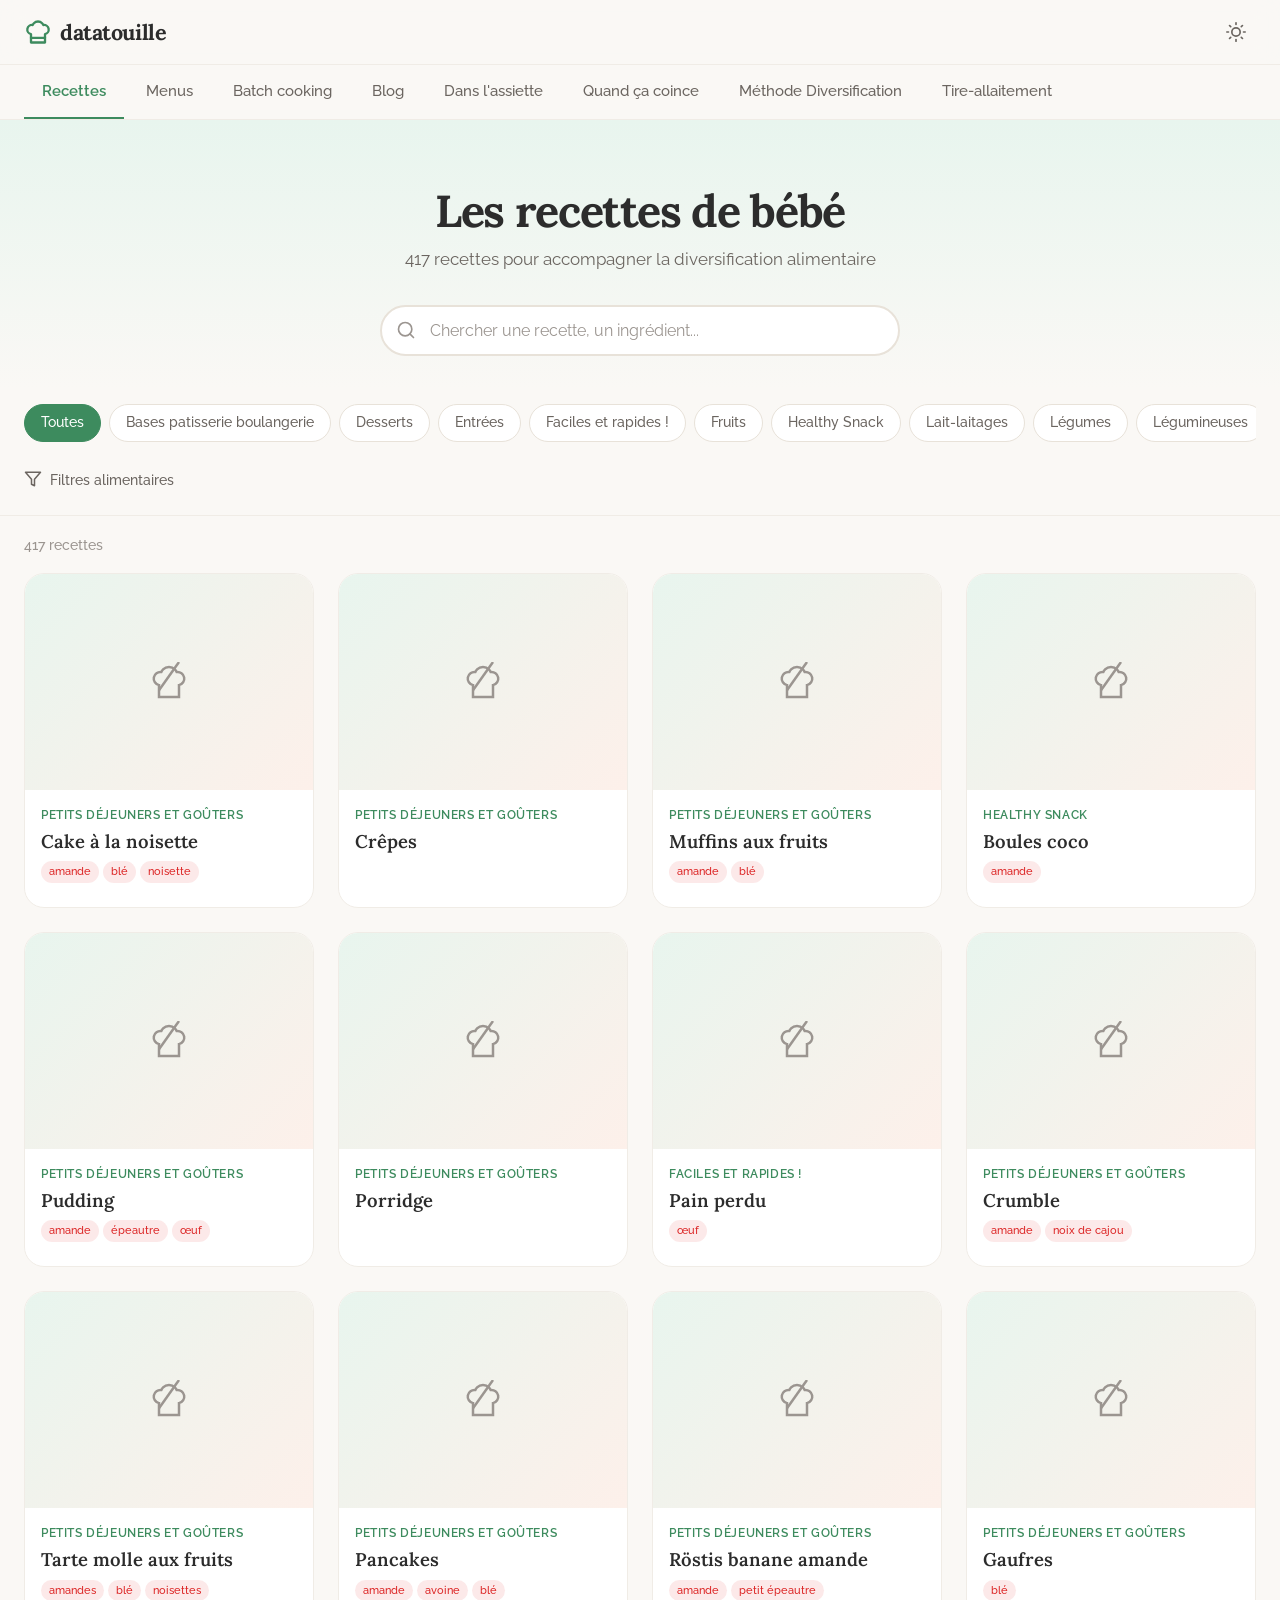
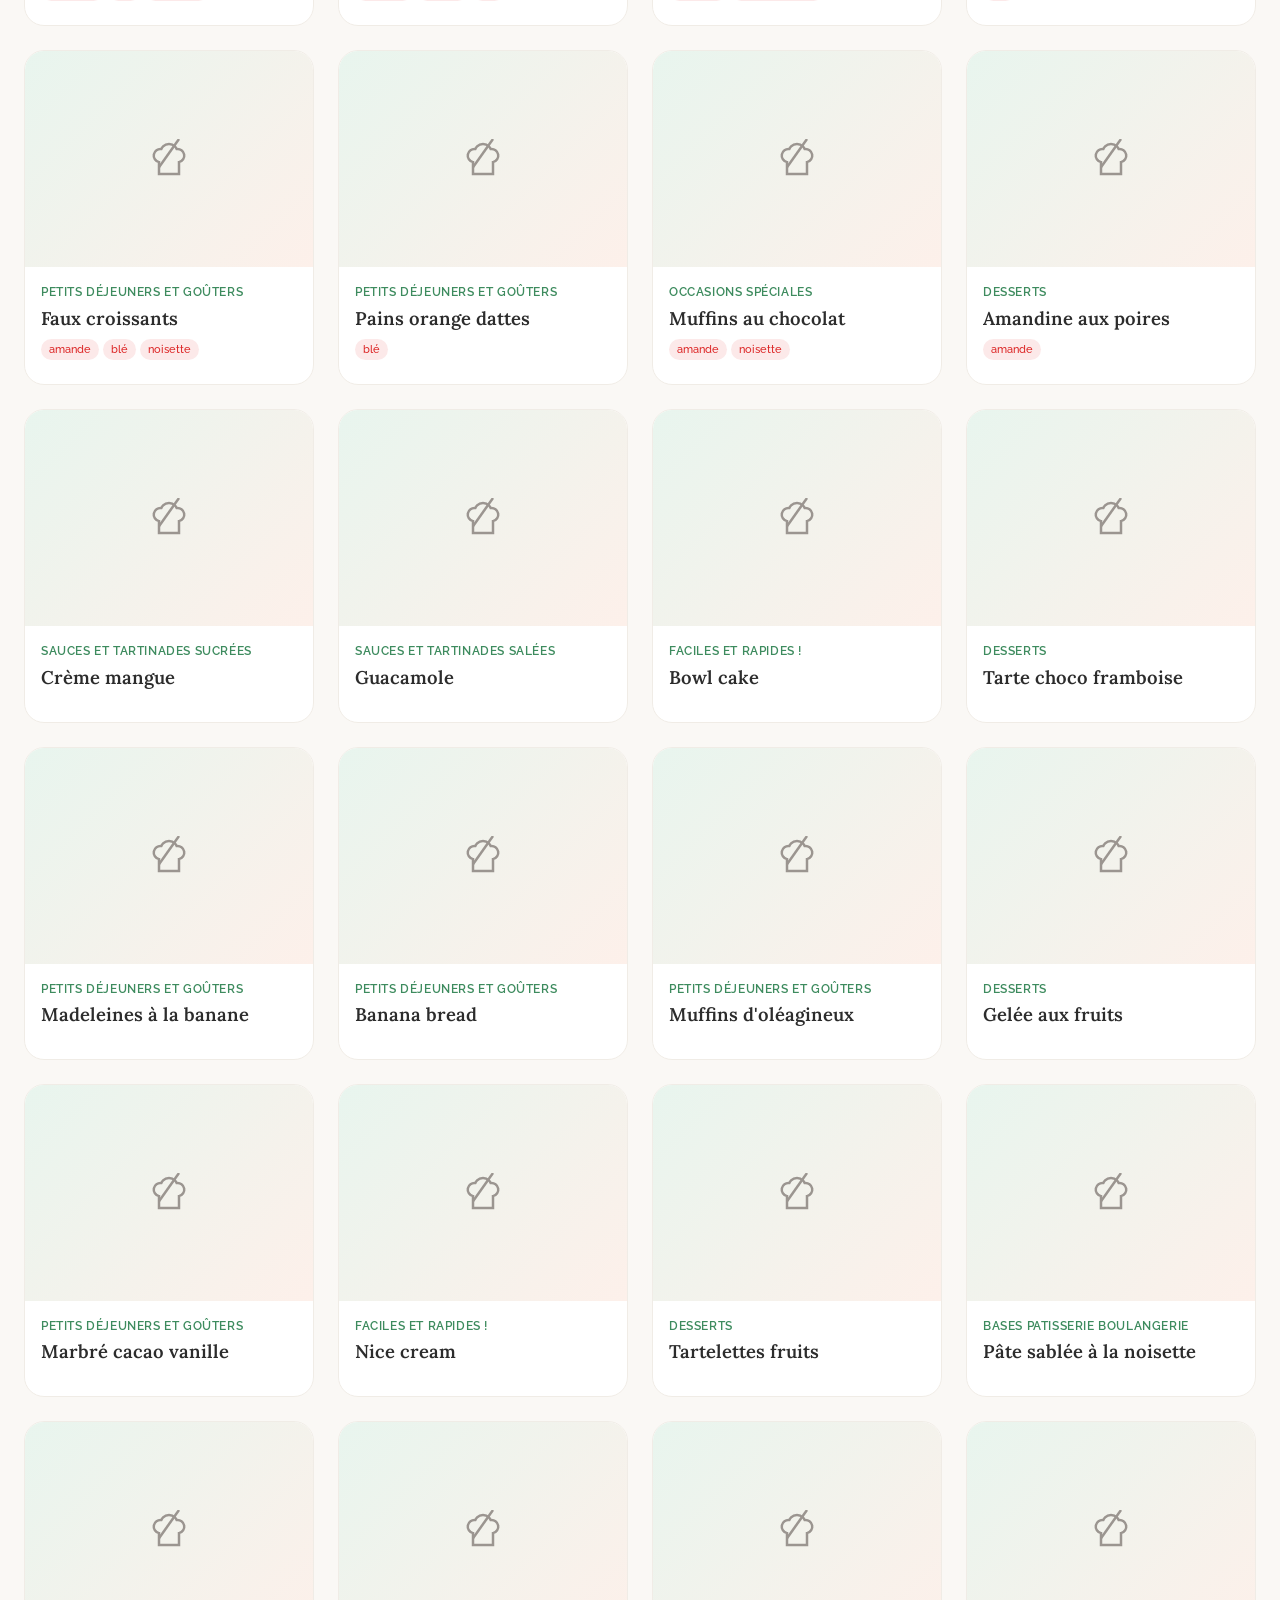
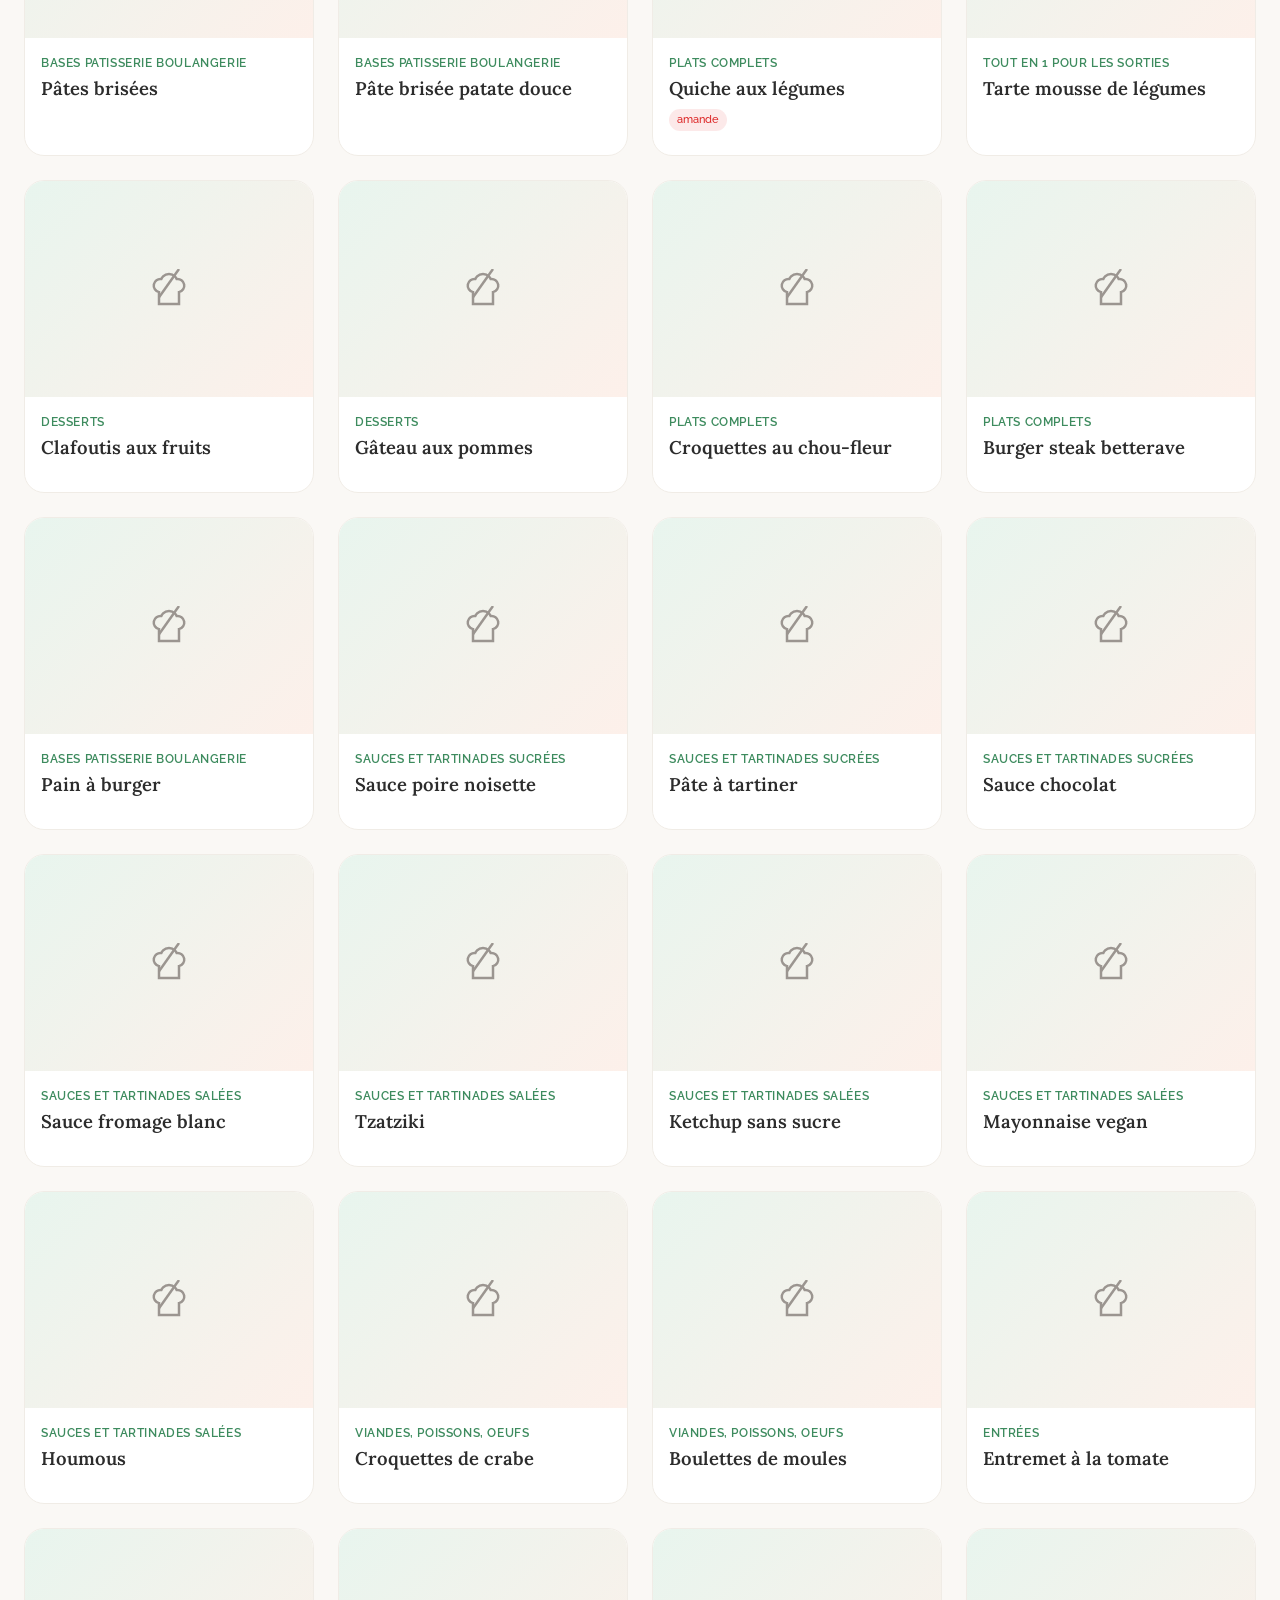
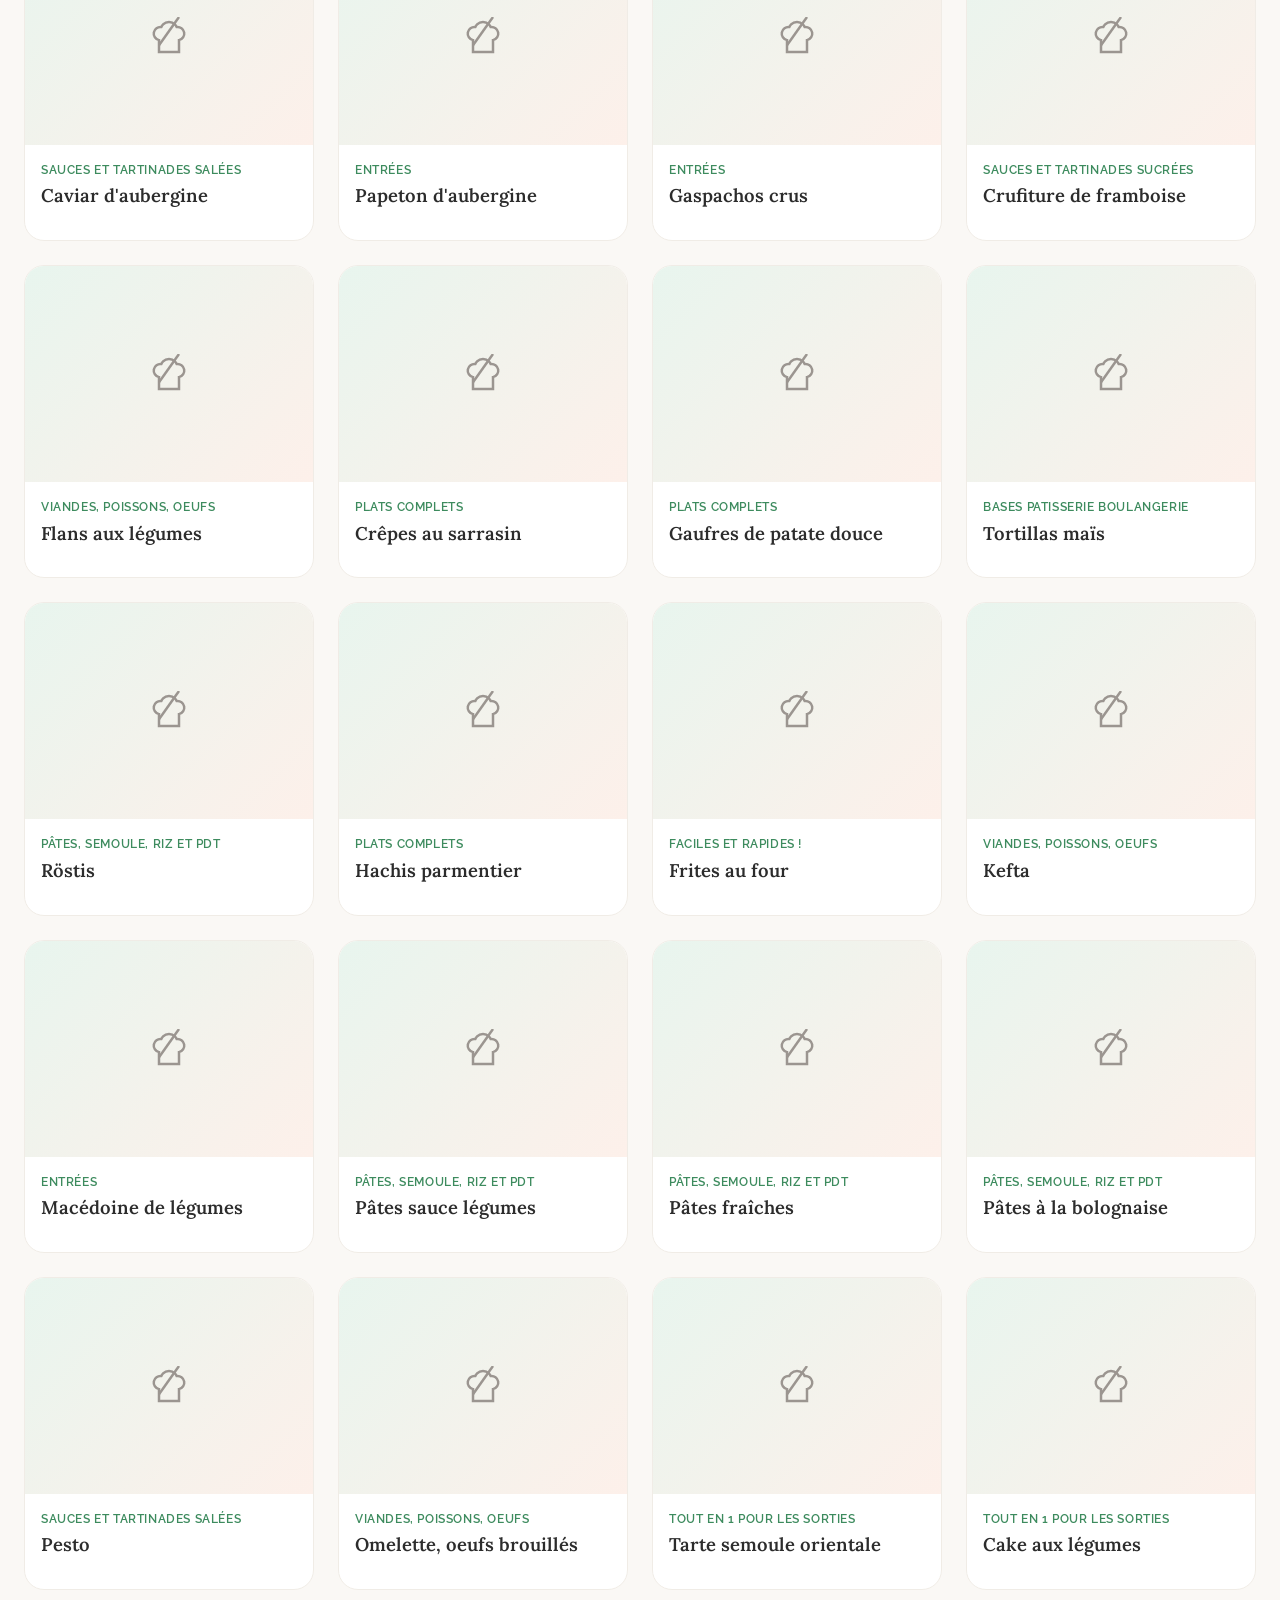
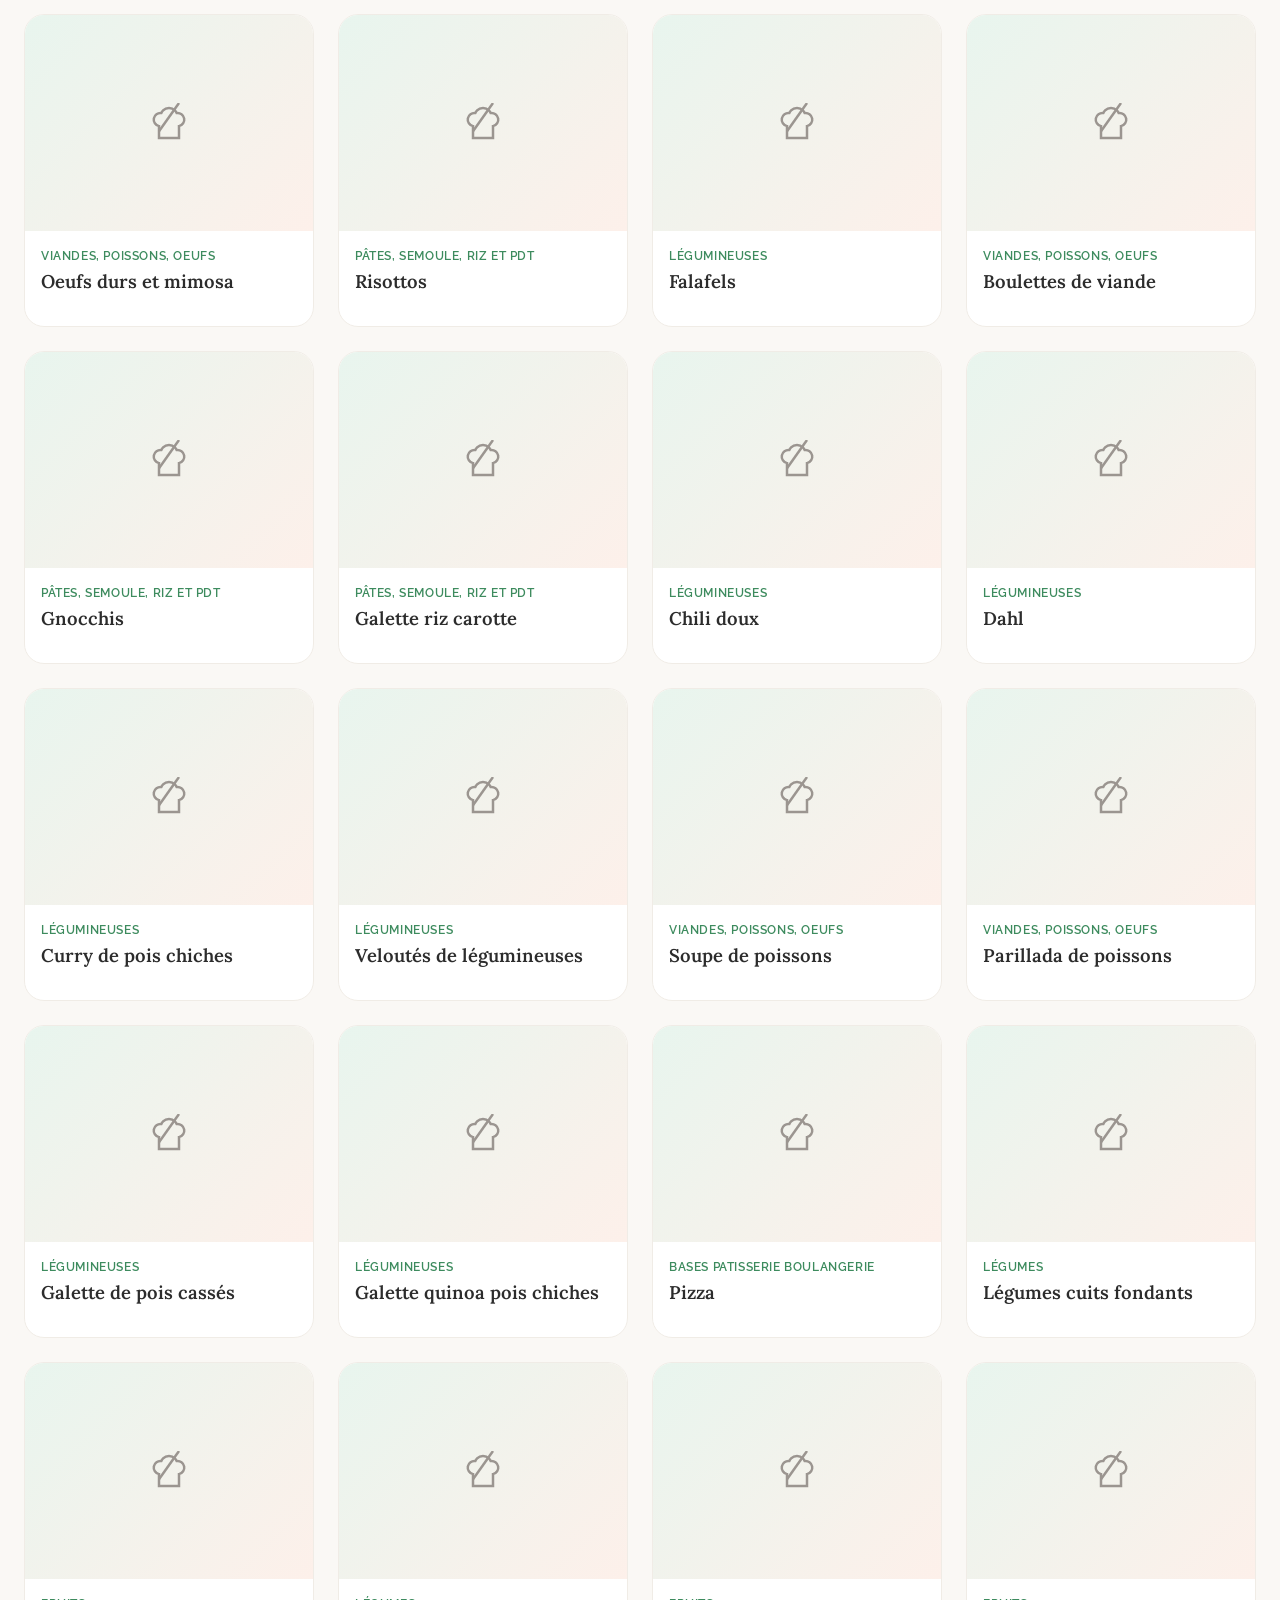
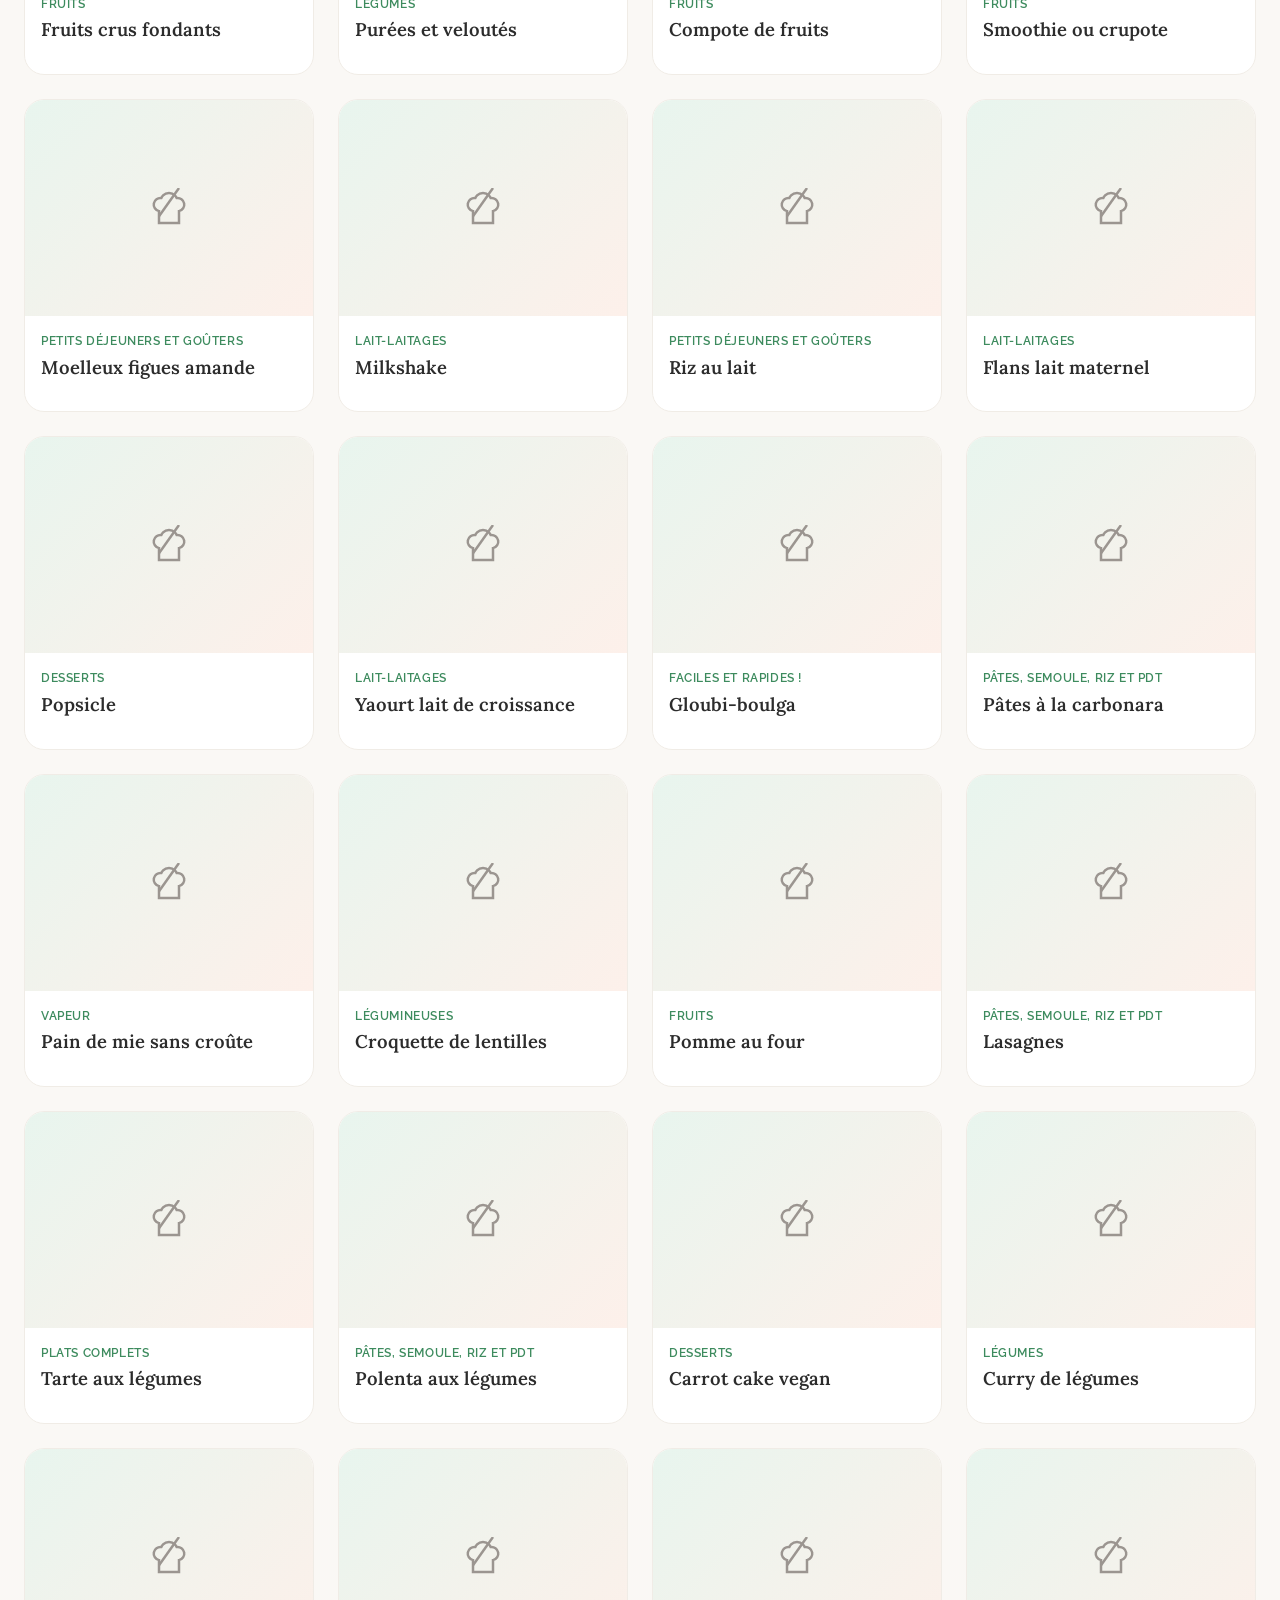
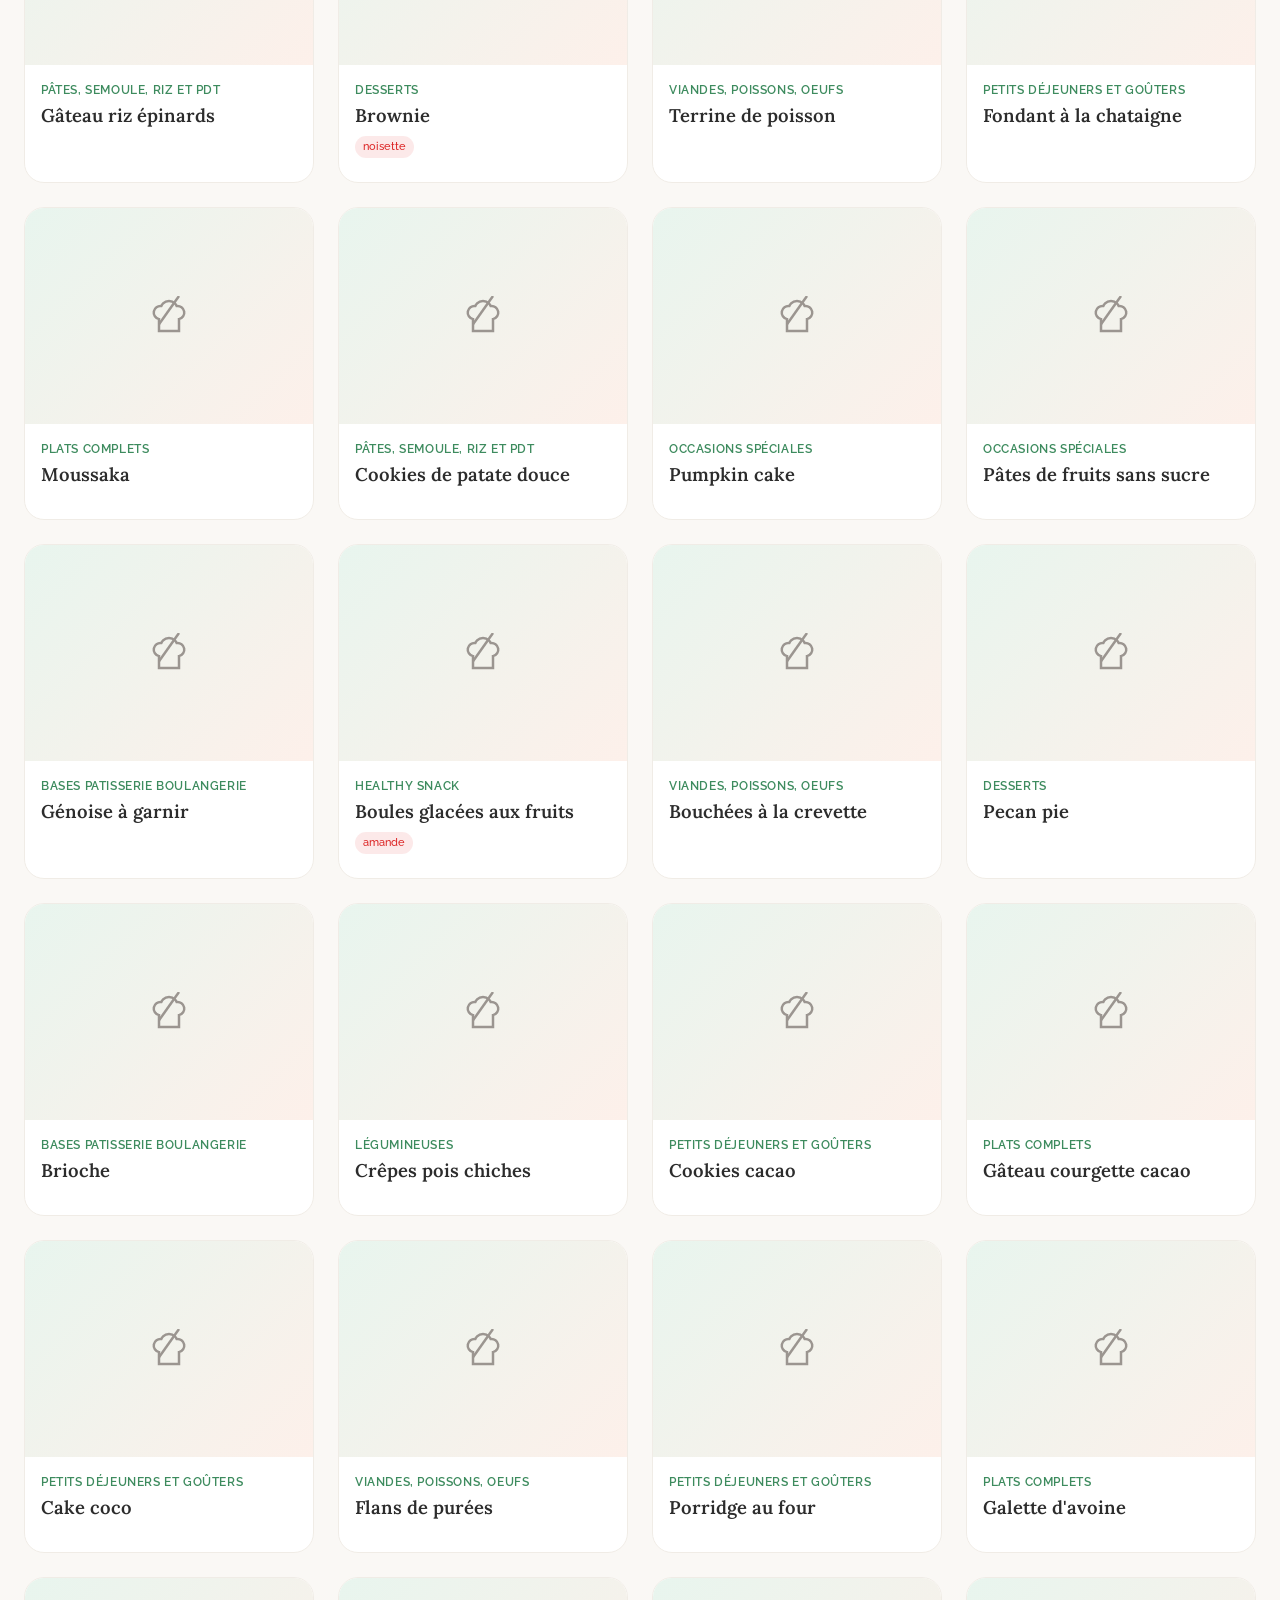
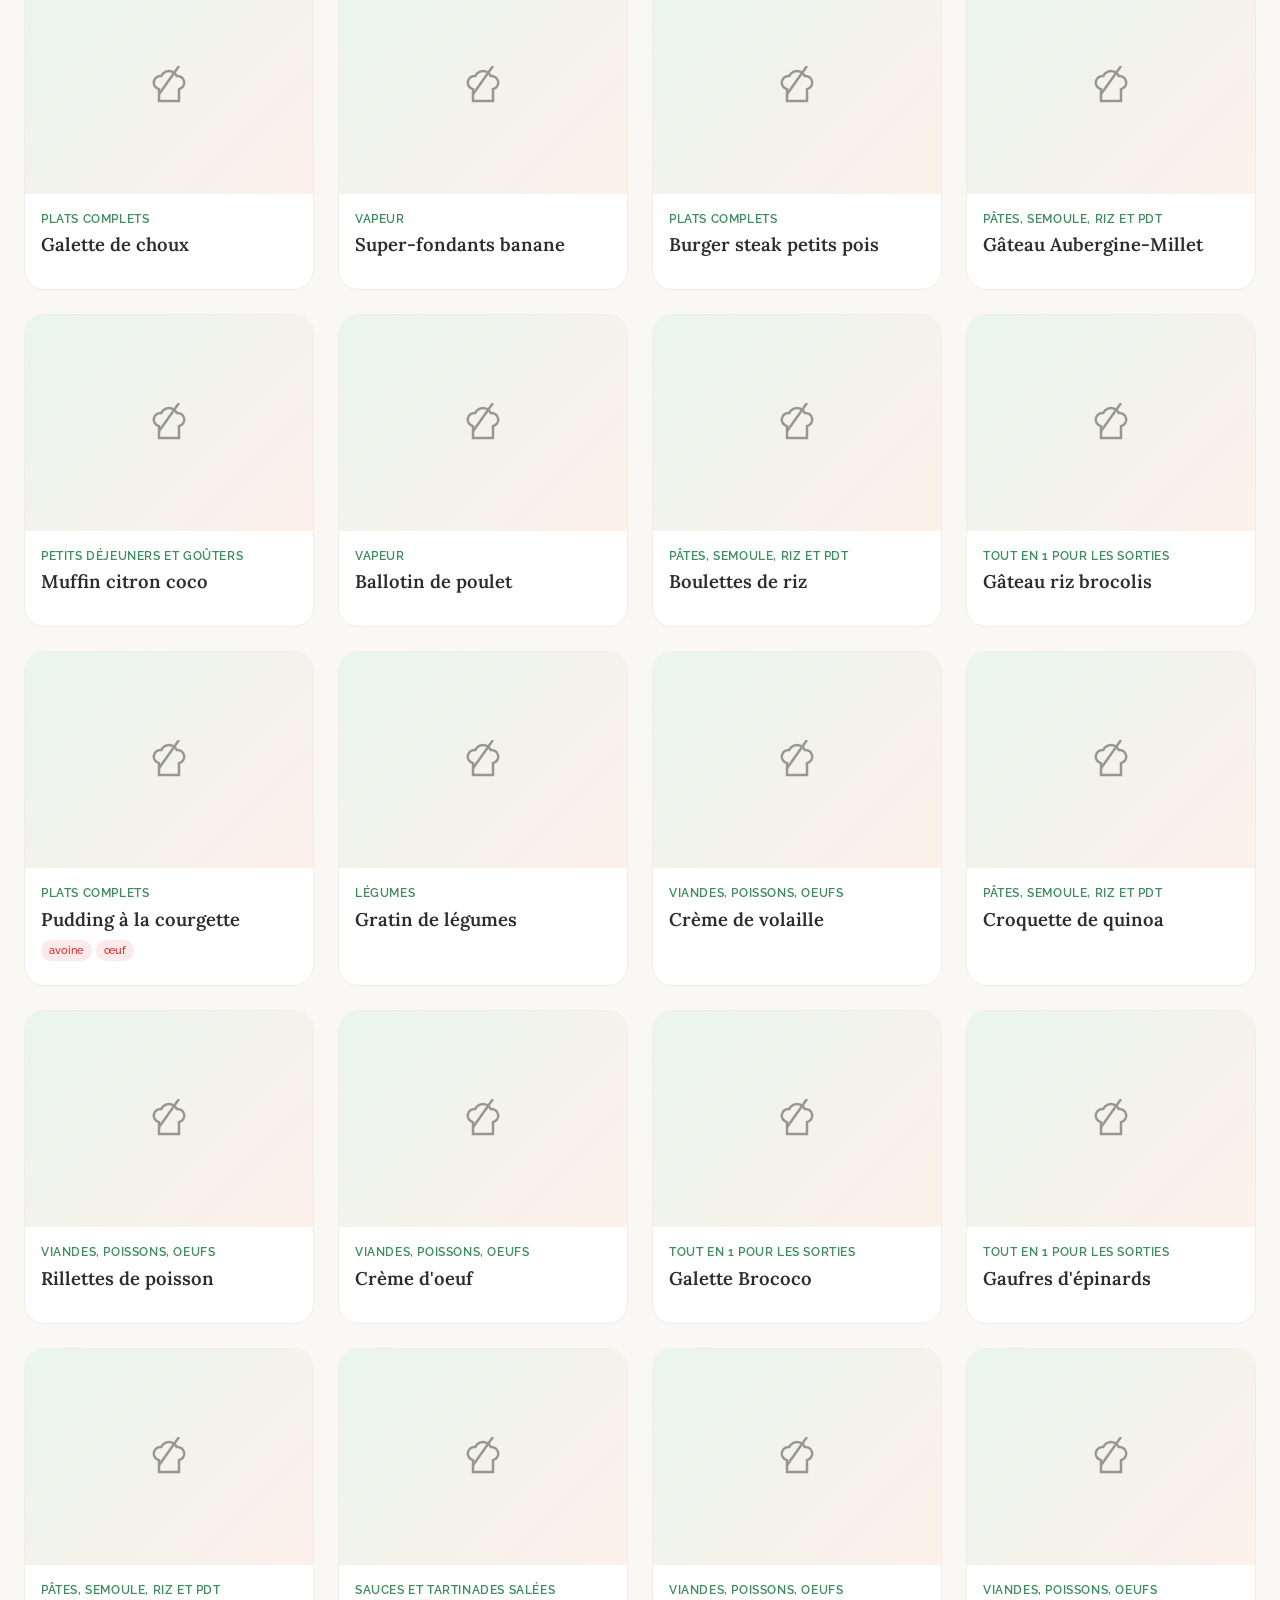
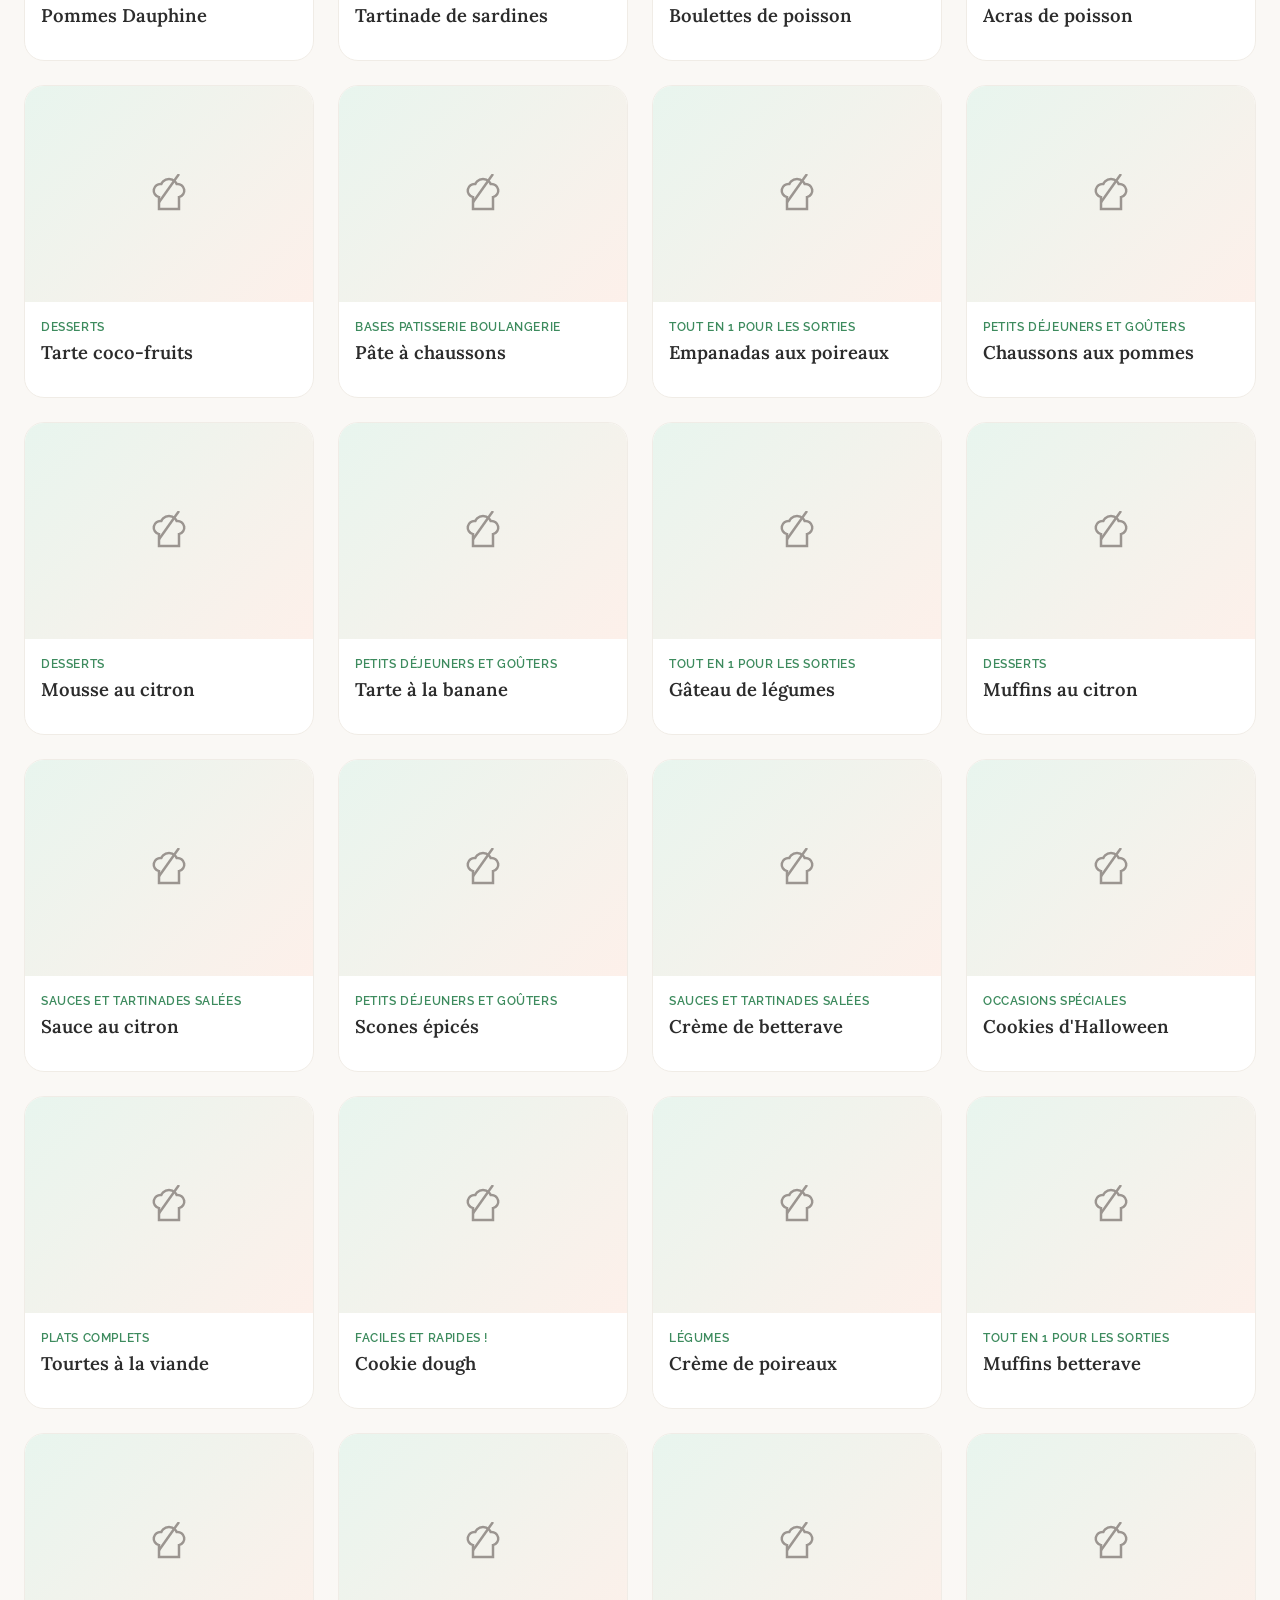
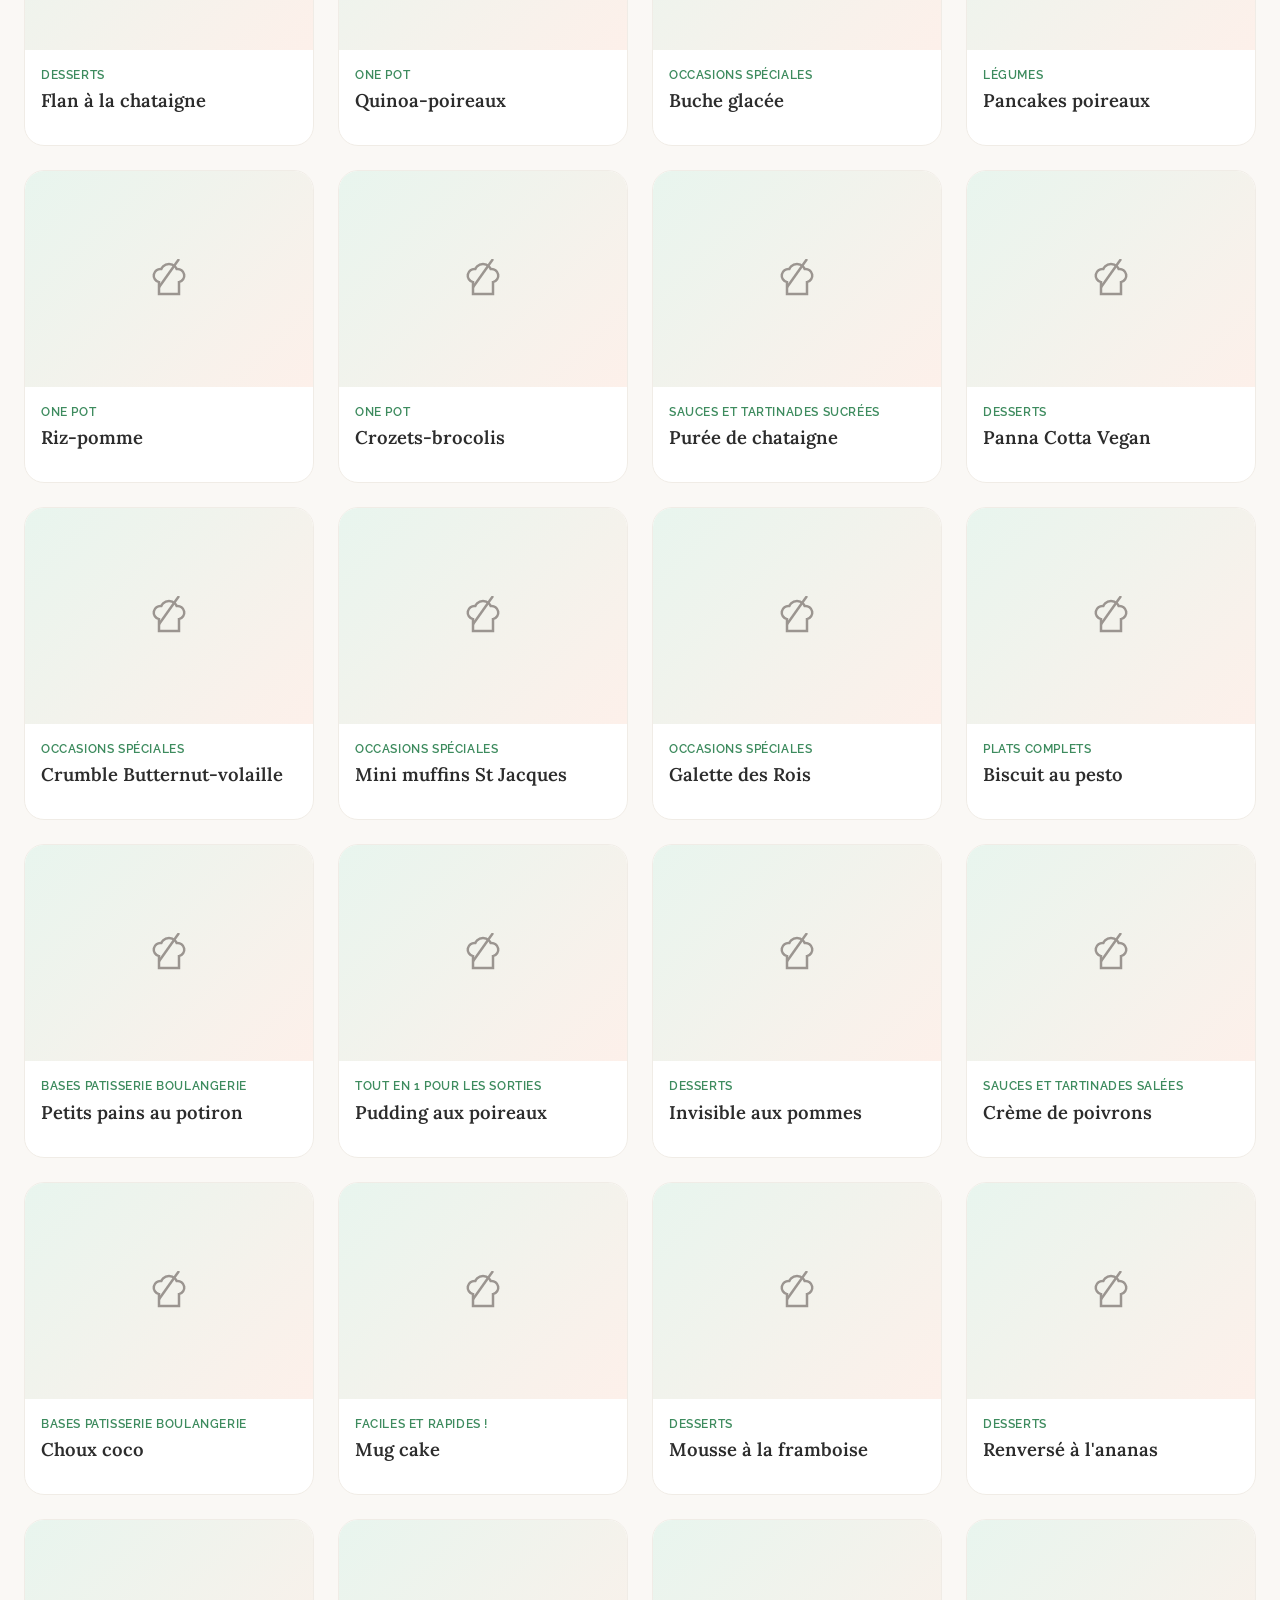
==== commit b8e9a181: "deploy: 70f4bbdaf0d2028001e1823ddc98972615c055f0" ====
--- a/index.html
+++ b/index.html
@@ -45,8 +45,11 @@
     <div class="section-nav-inner">
       <button class="section-tab active" data-section="recipes" type="button">Recettes</button>
       <button class="section-tab" data-section="menus" type="button">Menus</button>
+      <button class="section-tab" data-section="batch" type="button">Batch cooking</button>
       <button class="section-tab" data-section="blog" type="button">Blog</button>
-      <button class="section-tab" data-section="method" type="button">Méthode</button>
+      <button class="section-tab" data-section="assiette" type="button">Dans l'assiette</button>
+      <button class="section-tab" data-section="qcnmp" type="button">Quand ça coince</button>
+      <button class="section-tab" data-section="method" type="button">Méthode Diversification</button>
       <button class="section-tab" data-section="tire" type="button">Tire-allaitement</button>
     </div>
   </nav>
@@ -132,6 +135,23 @@
       <div class="recipe-grid" id="blogGrid"></div>
     </div>
 
+    <!-- Batch cooking -->
+    <div class="section-view" id="view-batch" hidden>
+      <div id="batchGroups"></div>
+    </div>
+
+    <!-- Dans l'assiette -->
+    <div class="section-view doc-view" id="view-assiette" hidden>
+      <aside class="doc-toc" id="assietteToc"></aside>
+      <article class="doc-body" id="assietteBody"></article>
+    </div>
+
+    <!-- Quand ça coince -->
+    <div class="section-view doc-view" id="view-qcnmp" hidden>
+      <aside class="doc-toc" id="qcnmpToc"></aside>
+      <article class="doc-body" id="qcnmpBody"></article>
+    </div>
+
     <!-- Méthode de diversification -->
     <div class="section-view doc-view" id="view-method" hidden>
       <aside class="doc-toc" id="methodToc"></aside>
--- a/style.css
+++ b/style.css
@@ -1507,3 +1507,28 @@
   }
 }
 
+
+/* ── Batch cooking + two-level document sections (bambin) ───── */
+.batch-month-title {
+  font-family: var(--f-heading);
+  font-size: 1.5rem;
+  font-weight: 700;
+  color: var(--c-primary-dark);
+  margin: var(--space-xl) 0 var(--space-lg);
+  padding-bottom: var(--space-sm);
+  border-bottom: 2px solid var(--c-primary-light);
+}
+.batch-month-title:first-child { margin-top: 0; }
+
+/* Expert-viewpoint group headers (level 1) vs sub-sections (level 2) */
+.doc-toc-l2 a { padding-left: 22px; font-size: 0.8rem; }
+.doc-toc-l1 a {
+  font-weight: 700;
+  color: var(--c-primary-dark);
+  margin-top: var(--space-sm);
+}
+.doc-section-l1 .doc-section-title {
+  font-size: 1.9rem;
+  color: var(--c-primary);
+  border-bottom-width: 3px;
+}
